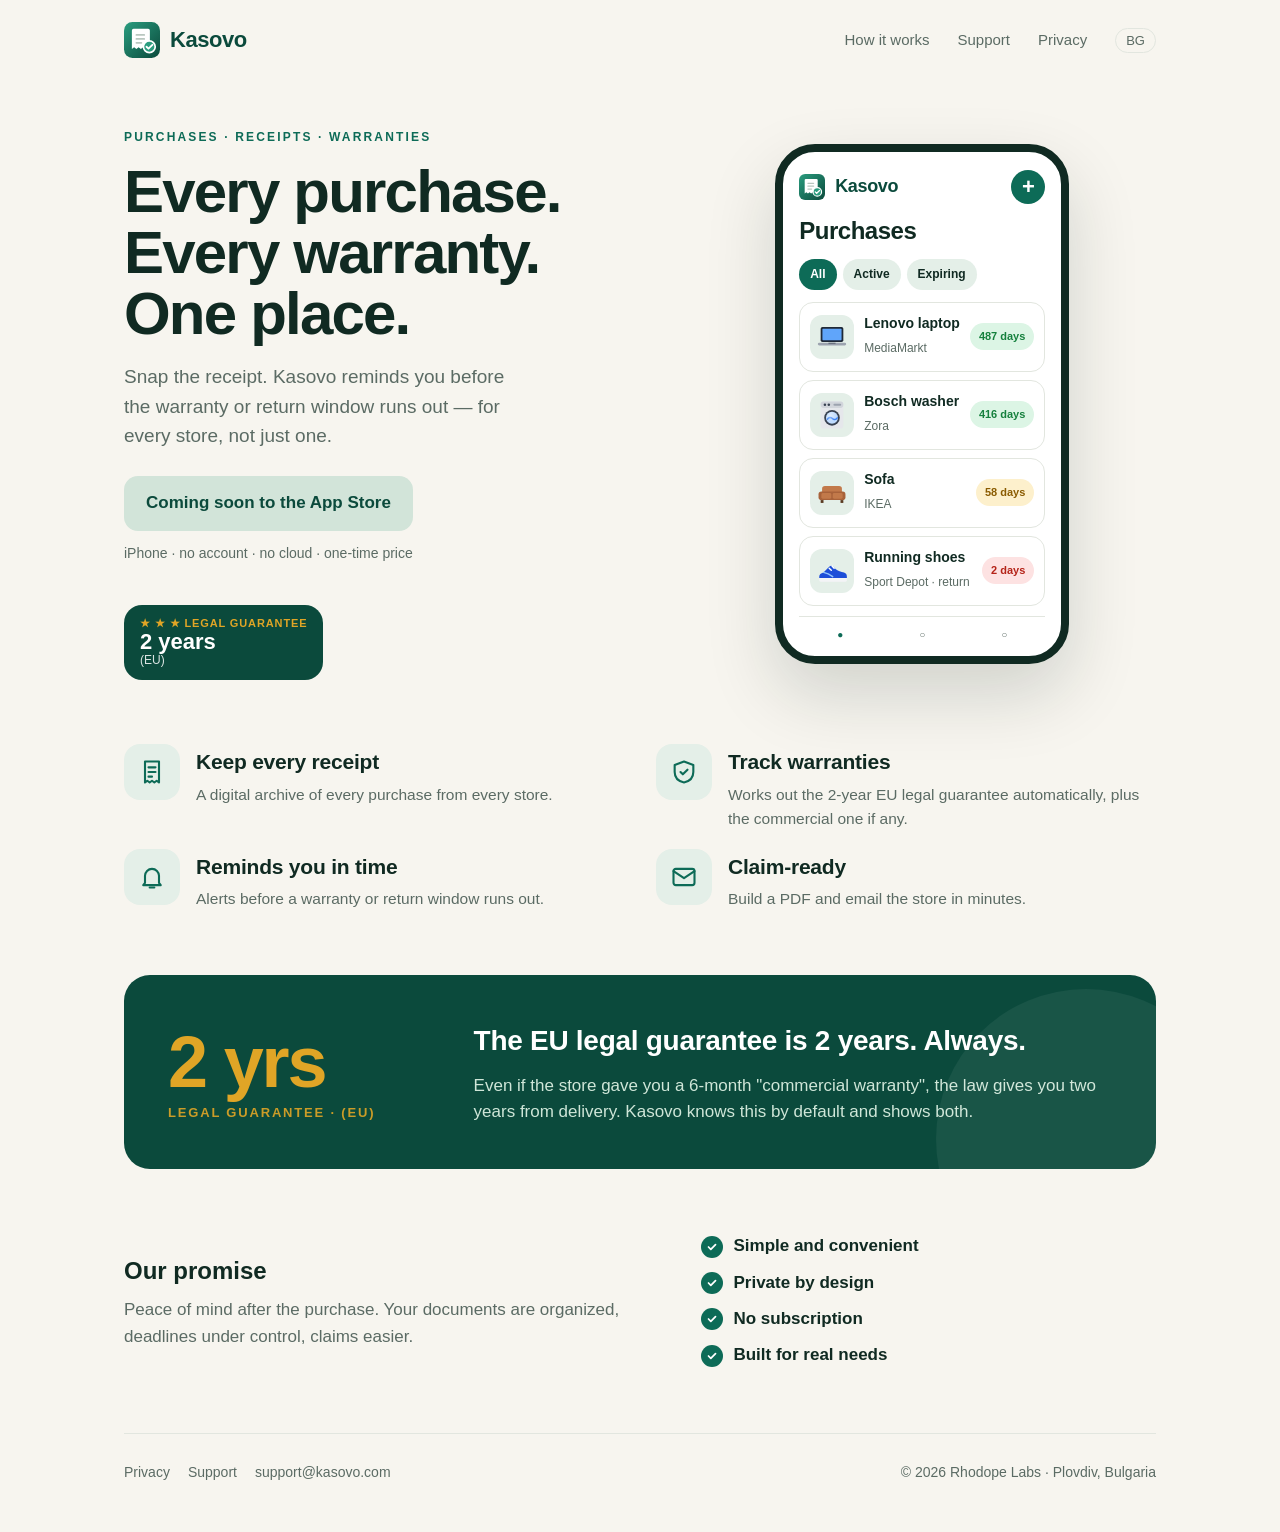
==== en/index.html @ d2daf516 "Update index.html" ====
<!DOCTYPE html>
<html lang="en">
<head>
<meta charset="utf-8">
<meta name="viewport" content="width=device-width, initial-scale=1">
<title>Kasovo — Receipts & Warranties</title>
<meta name="description" content="Every purchase. Every warranty. One place. Kasovo keeps your receipts and reminds you before a warranty or return window runs out.">
<link rel="icon" href="../favicon.svg" type="image/svg+xml">
<style>
  :root{--ink:#102a22;--muted:#5b6b64;--bg:#f7f5ef;--mint:#e4efe8;--mint2:#d2e4d9;--green:#0d6b57;--green-d:#0b4a3c;--green-l:#2a9d7f;--line:#e2e6df;--amber:#e0a526;--red:#dc2626}
  *{box-sizing:border-box}
  html,body{margin:0;background:var(--bg);color:var(--ink);font:17px/1.55 -apple-system,BlinkMacSystemFont,"Segoe UI",Inter,Roboto,sans-serif}
  a{color:var(--green);text-decoration:none}
  .wrap{max-width:1080px;margin:0 auto;padding:0 24px}
  header{display:flex;align-items:center;justify-content:space-between;padding:22px 0}
  .logo{display:flex;align-items:center;gap:10px;font-weight:800;font-size:22px;color:var(--green-d);letter-spacing:-.02em}
  .logo svg{width:36px;height:36px}
  nav{margin-left:auto;padding-left:48px}
  nav a{margin-left:28px;color:var(--muted);font-size:15px;font-weight:500}
  .lang{border:1px solid var(--line);border-radius:999px;padding:4px 10px;font-size:13px}
  .hero{display:grid;grid-template-columns:1.05fr .95fr;gap:48px;align-items:center;padding:48px 0 64px;position:relative}
  .hero::before{content:"";position:absolute;right:-60px;top:-20px;width:460px;height:460px;border-radius:38% 62% 55% 45%/45% 40% 60% 55%;background:var(--mint);z-index:-1;transform:rotate(-8deg)}
  .tag{font-size:12px;letter-spacing:.18em;font-weight:700;color:var(--green);margin:0 0 14px}
  h1{font-size:clamp(36px,5.2vw,60px);line-height:1.02;letter-spacing:-.03em;margin:0 0 18px;font-weight:800;color:var(--ink)}
  h1 .u{position:relative;white-space:nowrap}
  h1 .u::after{content:"";position:absolute;left:-2px;right:-2px;bottom:-4px;height:12px;border-radius:6px;background:var(--amber);opacity:.55;z-index:-1;transform:rotate(-1deg)}
  .sub{font-size:19px;color:var(--muted);margin:0 0 26px;max-width:36ch}
  .cta{display:inline-flex;align-items:center;gap:10px;background:var(--green-d);color:#fff;padding:14px 22px;border-radius:14px;font-weight:700}
  .cta.soon{background:var(--mint2);color:var(--green-d)}
  .note{font-size:14px;color:var(--muted);margin-top:12px}
  .badge{display:inline-flex;flex-direction:column;align-items:flex-start;gap:0;margin-top:26px;background:var(--green-d);color:#fff;border-radius:18px;padding:12px 16px;line-height:1.15}
  .badge small{font-size:11px;letter-spacing:.08em;color:var(--amber);font-weight:700}
  .badge b{font-size:22px;font-weight:800}
  .badge i{font-style:normal;font-size:12px;opacity:.85}
  .phone{background:#fff;border:8px solid #102a22;border-radius:40px;padding:18px 16px 14px;box-shadow:0 30px 70px rgba(15,31,23,.16);max-width:360px;margin:0 auto}
  .ph-top{display:flex;justify-content:space-between;align-items:center;margin-bottom:8px}
  .ph-top .logo{font-size:18px}.ph-top .logo svg{width:26px;height:26px}
  .plus{width:34px;height:34px;border-radius:50%;background:var(--green);color:#fff;display:grid;place-items:center;font-size:22px;font-weight:700;line-height:1}
  .ph-h{font-size:24px;font-weight:800;margin:4px 0 10px;letter-spacing:-.02em}
  .chips{display:flex;gap:6px;margin-bottom:12px}
  .chips span{font-size:12px;font-weight:600;padding:6px 11px;border-radius:999px;background:var(--mint)}
  .chips span.on{background:var(--green);color:#fff}
  .row{display:flex;align-items:center;gap:10px;padding:10px 10px;border:1px solid var(--line);border-radius:14px;margin-bottom:8px;background:#fff}
  .th{width:44px;height:44px;border-radius:12px;background:var(--mint);display:grid;place-items:center;flex:0 0 44px}.th svg{width:34px;height:34px}
  .rt{flex:1;min-width:0}.rt b{display:block;font-size:14px}.rt span{font-size:12px;color:var(--muted)}
  .pill{font-size:11px;font-weight:800;padding:5px 9px;border-radius:999px;white-space:nowrap}
  .g{background:#dcf5e5;color:#15803d}.a{background:#fdf0cc;color:#8a5b00}.r{background:#fde2e2;color:#b42318}
  .ph-nav{display:flex;justify-content:space-around;margin-top:10px;padding-top:10px;border-top:1px solid var(--line);font-size:10px;color:var(--muted)}
  .ph-nav b{color:var(--green)}
  .feats{display:grid;grid-template-columns:repeat(2,1fr);gap:18px 32px;padding:0 0 64px}
  .feat{display:flex;gap:16px;align-items:flex-start}
  .ic{flex:0 0 56px;height:56px;border-radius:16px;background:var(--mint);display:grid;place-items:center}
  .ic svg{width:28px;height:28px;fill:none;stroke:var(--green);stroke-width:1.8;stroke-linecap:round;stroke-linejoin:round}
  .feat h3{margin:2px 0 4px;font-size:21px;letter-spacing:-.01em}
  .feat p{margin:0;color:var(--muted);font-size:15.5px}
  .law{background:var(--green-d);color:#fff;border-radius:26px;padding:44px;margin-bottom:64px;display:grid;grid-template-columns:.6fr 1.4fr;gap:32px;align-items:center;position:relative;overflow:hidden}
  .law::after{content:"";position:absolute;right:-80px;bottom:-120px;width:300px;height:300px;border-radius:50%;background:rgba(255,255,255,.06)}
  .law h2{margin:0 0 10px;font-size:28px;letter-spacing:-.01em}
  .law p{margin:0;color:#cfe6d8}
  .law .big{font-size:72px;font-weight:900;line-height:1;color:var(--amber);letter-spacing:-.03em}
  .law .big small{display:block;font-size:13px;letter-spacing:.14em;color:var(--amber);opacity:.9;margin-top:8px;font-weight:700}
  .vals{display:grid;grid-template-columns:1.2fr 1fr;gap:32px;padding:0 0 64px;align-items:center}
  .vals h2{margin:0 0 8px;font-size:24px}.vals p{margin:0;color:var(--muted)}
  .vals ul{list-style:none;margin:0;padding:0;display:grid;gap:10px}
  .vals li{display:flex;align-items:center;gap:10px;font-weight:600}
  .vals li::before{content:"";width:22px;height:22px;border-radius:50%;background:var(--green) url('data:image/svg+xml;utf8,<svg xmlns=%22http://www.w3.org/2000/svg%22 viewBox=%220 0 24 24%22 fill=%22none%22 stroke=%22white%22 stroke-width=%223%22 stroke-linecap=%22round%22 stroke-linejoin=%22round%22><path d=%22M6 12l4 4 8-8%22/></svg>') center/14px no-repeat;flex:0 0 22px}
  footer{border-top:1px solid var(--line);padding:28px 0 48px;color:var(--muted);font-size:14px;display:flex;justify-content:space-between;flex-wrap:wrap;gap:12px}
  footer a{color:var(--muted);margin-right:18px}
  @media(max-width:860px){.hero,.law,.vals{grid-template-columns:1fr}.feats{grid-template-columns:1fr}nav a{margin-left:12px}.hero::before{display:none}}
</style>
</head>
<body>
<div class="wrap">
  <header>
    <a class="logo" href="/en/"><svg viewBox="0 0 64 64" aria-hidden="true"><defs><linearGradient id="lg" x1="0" y1="0" x2="1" y2="1"><stop offset="0" stop-color="#2a9d7f"/><stop offset="1" stop-color="#0b4a3c"/></linearGradient></defs><rect width="64" height="64" rx="15" fill="url(#lg)"/><path d="M17 12h26a3 3 0 0 1 3 3v33l-4-3-4 3-4-3-4 3-4-3-4 3-4-3-4 3V15a3 3 0 0 1 3-3z" fill="#fff"/><path d="M22 23h14M22 30h14M22 37h9" stroke="#b9c7c0" stroke-width="3" stroke-linecap="round"/><circle cx="45" cy="44" r="10.5" fill="#2a9d7f" stroke="#fff" stroke-width="3"/><path d="M40 44l3.5 3.5 7-7" stroke="#fff" stroke-width="3.2" fill="none" stroke-linecap="round" stroke-linejoin="round"/></svg>Kasovo</a>
    <nav><a href="#how">How it works</a><a href="support.html">Support</a><a href="privacy.html">Privacy</a><a class="lang" href="/">BG</a></nav>
  </header>

  <section class="hero">
    <div>
      <p class="tag">PURCHASES · RECEIPTS · WARRANTIES</p>
      <h1>Every purchase.<br>Every warranty.<br><span class="u">One place.</span></h1>
      <p class="sub">Snap the receipt. Kasovo reminds you before the warranty or return window runs out — for every store, not just one.</p>
      <span class="cta soon">Coming soon to the App Store</span>
      <p class="note">iPhone · no account · no cloud · one-time price</p>
      <div class="badge"><small>★ ★ ★ LEGAL GUARANTEE</small><b>2 years</b><i>(EU)</i></div>
    </div>
    <div class="phone">
      <div class="ph-top"><span class="logo"><svg viewBox="0 0 64 64" aria-hidden="true"><defs><linearGradient id="lg2" x1="0" y1="0" x2="1" y2="1"><stop offset="0" stop-color="#2a9d7f"/><stop offset="1" stop-color="#0b4a3c"/></linearGradient></defs><rect width="64" height="64" rx="15" fill="url(#lg2)"/><path d="M17 12h26a3 3 0 0 1 3 3v33l-4-3-4 3-4-3-4 3-4-3-4 3-4-3-4 3V15a3 3 0 0 1 3-3z" fill="#fff"/><path d="M22 23h14M22 30h14M22 37h9" stroke="#b9c7c0" stroke-width="3" stroke-linecap="round"/><circle cx="45" cy="44" r="10.5" fill="#2a9d7f" stroke="#fff" stroke-width="3"/><path d="M40 44l3.5 3.5 7-7" stroke="#fff" stroke-width="3.2" fill="none" stroke-linecap="round" stroke-linejoin="round"/></svg>Kasovo</span><span class="plus">+</span></div>
      <div class="ph-h">Purchases</div>
      <div class="chips"><span class="on">All</span><span>Active</span><span>Expiring</span></div>
      <div class="row"><div class="th"><svg viewBox="0 0 48 48"><rect x="8" y="10" width="32" height="21" rx="2.5" fill="#1f2937"/><rect x="10.5" y="12.5" width="27" height="16" rx="1" fill="#60a5fa"/><rect x="4" y="32" width="40" height="4" rx="2" fill="#9ca3af"/><rect x="19" y="32" width="10" height="2" fill="#6b7280"/></svg></div><div class="rt"><b>Lenovo laptop</b><span>MediaMarkt</span></div><span class="pill g">487 days</span></div><div class="row"><div class="th"><svg viewBox="0 0 48 48"><defs><radialGradient id="gl" cx=".35" cy=".3"><stop offset="0" stop-color="#fff"/><stop offset="1" stop-color="#fff" stop-opacity="0"/></radialGradient></defs><rect x="8" y="5" width="32" height="38" rx="4" fill="#e5e7eb"/><rect x="8" y="5" width="32" height="9" rx="4" fill="#d1d5db"/><circle cx="14" cy="9.5" r="1.8" fill="#374151"/><circle cx="19.5" cy="9.5" r="1.8" fill="#374151"/><rect x="26" y="8" width="11" height="3" rx="1.5" fill="#9ca3af"/><circle cx="24" cy="28" r="11" fill="#374151"/><circle cx="24" cy="28" r="8.5" fill="#bfdbfe"/><path d="M17.5 30c2-3 5-3 7-1s5 2 7-1" stroke="#3b82f6" stroke-width="2" fill="none" stroke-linecap="round"/><circle cx="24" cy="28" r="8.5" fill="url(#gl)" opacity=".5"/></svg></div><div class="rt"><b>Bosch washer</b><span>Zora</span></div><span class="pill g">416 days</span></div><div class="row"><div class="th"><svg viewBox="0 0 48 48"><rect x="10" y="14" width="28" height="12" rx="4" fill="#c2794a"/><rect x="5" y="22" width="38" height="12" rx="4" fill="#a8623a"/><rect x="9" y="24" width="14" height="8" rx="2" fill="#c2794a"/><rect x="25" y="24" width="14" height="8" rx="2" fill="#c2794a"/><rect x="8" y="34" width="4" height="4" fill="#5b3a21"/><rect x="36" y="34" width="4" height="4" fill="#5b3a21"/></svg></div><div class="rt"><b>Sofa</b><span>IKEA</span></div><span class="pill a">58 days</span></div><div class="row"><div class="th"><svg viewBox="0 0 48 48"><path d="M6 32c0-3 2-5 6-6l8-8c2-2 4-2 6 0l3 3c3 3 8 4 12 5 3 1 4 3 4 6v2H6z" fill="#1d4ed8"/><path d="M6 34h39v3a2 2 0 0 1-2 2H8a2 2 0 0 1-2-2z" fill="#f3f4f6"/><path d="M20 20l3 3M24 17l3 3" stroke="#fff" stroke-width="2" stroke-linecap="round"/><path d="M12 26c5 1 9 3 13 6" stroke="#93c5fd" stroke-width="2" fill="none" stroke-linecap="round"/></svg></div><div class="rt"><b>Running shoes</b><span>Sport Depot · return</span></div><span class="pill r">2 days</span></div>
      <div class="ph-nav"><b>●</b><span>○</span><span>○</span></div>
    </div>
  </section>

  <section class="feats" id="how"><div class="feat"><div class="ic"><svg viewBox="0 0 24 24"><path d="M6 3h12v18l-2-1.5L14 21l-2-1.5L10 21l-2-1.5L6 21z"/><path d="M9 8h6M9 12h6M9 16h3"/></svg></div><div><h3>Keep every receipt</h3><p>A digital archive of every purchase from every store.</p></div></div><div class="feat"><div class="ic"><svg viewBox="0 0 24 24"><path d="M12 3l8 3v6c0 5-3.5 8-8 9-4.5-1-8-4-8-9V6z"/><path d="M9 12l2 2 4-4"/></svg></div><div><h3>Track warranties</h3><p>Works out the 2-year EU legal guarantee automatically, plus the commercial one if any.</p></div></div><div class="feat"><div class="ic"><svg viewBox="0 0 24 24"><path d="M6 17V11a6 6 0 0 1 12 0v6l1.5 2h-15z"/><path d="M10 21h4"/></svg></div><div><h3>Reminds you in time</h3><p>Alerts before a warranty or return window runs out.</p></div></div><div class="feat"><div class="ic"><svg viewBox="0 0 24 24"><rect x="3" y="5" width="18" height="14" rx="2"/><path d="M3 7l9 6 9-6"/></svg></div><div><h3>Claim-ready</h3><p>Build a PDF and email the store in minutes.</p></div></div></section>

  <section class="law">
    <div><div class="big">2 yrs<small>LEGAL GUARANTEE · (EU)</small></div></div>
    <div><h2>The EU legal guarantee is 2 years. Always.</h2><p>Even if the store gave you a 6-month "commercial warranty", the law gives you two years from delivery. Kasovo knows this by default and shows both.</p></div>
  </section>

  <section class="vals">
    <div><h2>Our promise</h2><p>Peace of mind after the purchase. Your documents are organized, deadlines under control, claims easier.</p></div>
    <ul><li>Simple and convenient</li><li>Private by design</li><li>No subscription</li><li>Built for real needs</li></ul>
  </section>

  <footer>
    <div><a href="privacy.html">Privacy</a><a href="support.html">Support</a><a href="mailto:support@kasovo.com">support@kasovo.com</a></div>
    <div>© 2026 Rhodope Labs · Plovdiv, Bulgaria</div>
  </footer>
</div>
</body>
</html>
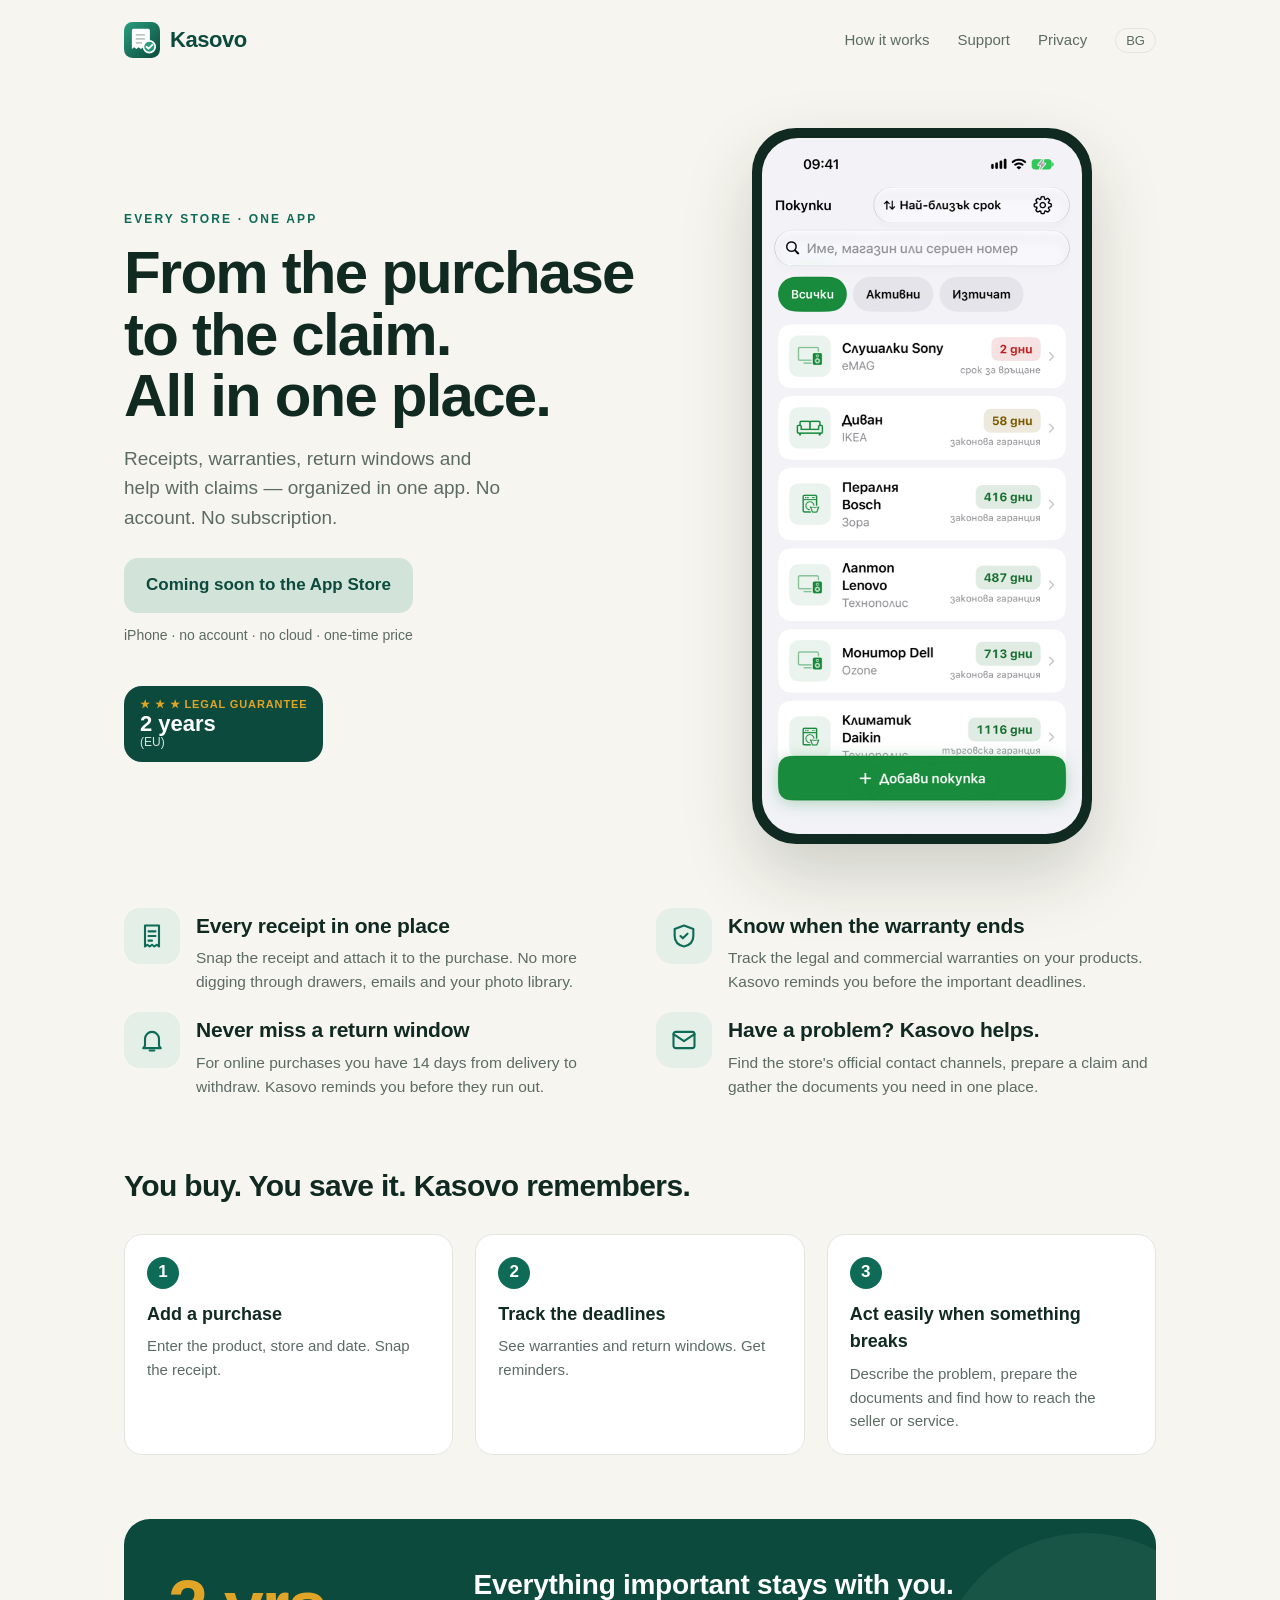
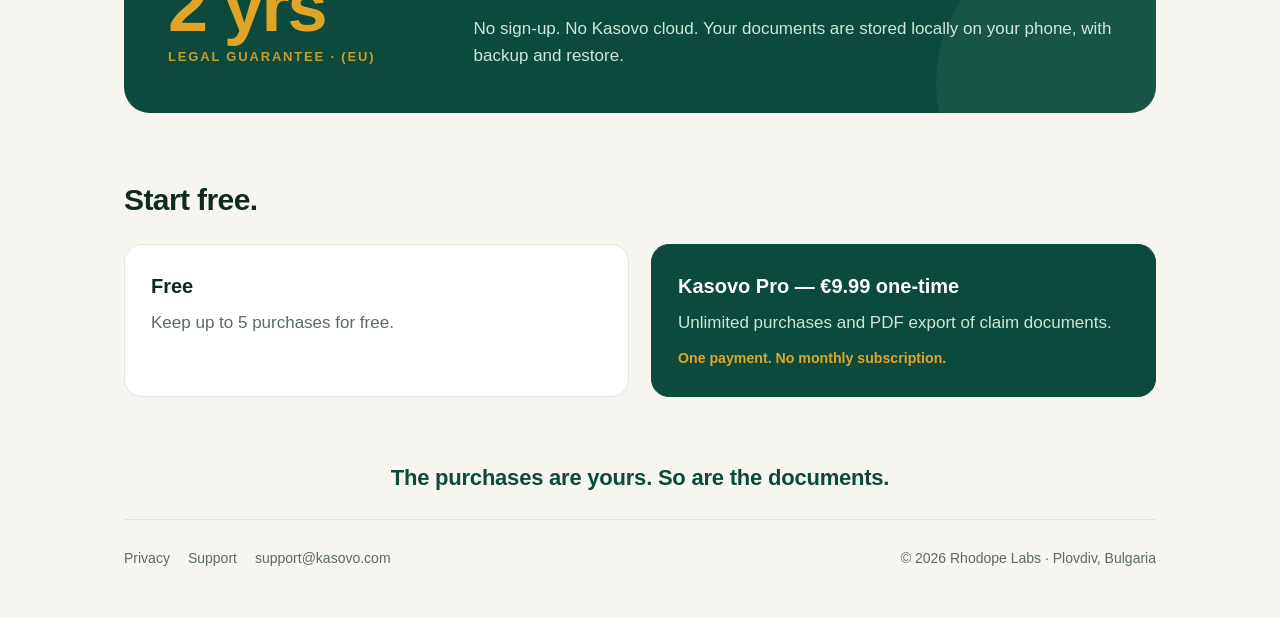
==== commit 157cf1b9: "Update index.html" ====
--- a/en/index.html
+++ b/en/index.html
@@ -32,21 +32,8 @@
   .badge small{font-size:11px;letter-spacing:.08em;color:var(--amber);font-weight:700}
   .badge b{font-size:22px;font-weight:800}
   .badge i{font-style:normal;font-size:12px;opacity:.85}
-  .phone{background:#fff;border:8px solid #102a22;border-radius:40px;padding:18px 16px 14px;box-shadow:0 30px 70px rgba(15,31,23,.16);max-width:360px;margin:0 auto}
-  .ph-top{display:flex;justify-content:space-between;align-items:center;margin-bottom:8px}
-  .ph-top .logo{font-size:18px}.ph-top .logo svg{width:26px;height:26px}
-  .plus{width:34px;height:34px;border-radius:50%;background:var(--green);color:#fff;display:grid;place-items:center;font-size:22px;font-weight:700;line-height:1}
-  .ph-h{font-size:24px;font-weight:800;margin:4px 0 10px;letter-spacing:-.02em}
-  .chips{display:flex;gap:6px;margin-bottom:12px}
-  .chips span{font-size:12px;font-weight:600;padding:6px 11px;border-radius:999px;background:var(--mint)}
-  .chips span.on{background:var(--green);color:#fff}
-  .row{display:flex;align-items:center;gap:10px;padding:10px 10px;border:1px solid var(--line);border-radius:14px;margin-bottom:8px;background:#fff}
-  .th{width:44px;height:44px;border-radius:12px;background:var(--mint);display:grid;place-items:center;flex:0 0 44px}.th svg{width:34px;height:34px}
-  .rt{flex:1;min-width:0}.rt b{display:block;font-size:14px}.rt span{font-size:12px;color:var(--muted)}
-  .pill{font-size:11px;font-weight:800;padding:5px 9px;border-radius:999px;white-space:nowrap}
-  .g{background:#dcf5e5;color:#15803d}.a{background:#fdf0cc;color:#8a5b00}.r{background:#fde2e2;color:#b42318}
-  .ph-nav{display:flex;justify-content:space-around;margin-top:10px;padding-top:10px;border-top:1px solid var(--line);font-size:10px;color:var(--muted)}
-  .ph-nav b{color:var(--green)}
+  .shot{max-width:340px;margin:0 auto;border-radius:44px;padding:10px;background:#102a22;box-shadow:0 30px 70px rgba(15,31,23,.18)}
+  .shot img{display:block;width:100%;height:auto;border-radius:36px}
   .feats{display:grid;grid-template-columns:repeat(2,1fr);gap:18px 32px;padding:0 0 64px}
   .feat{display:flex;gap:16px;align-items:flex-start}
   .ic{flex:0 0 56px;height:56px;border-radius:16px;background:var(--mint);display:grid;place-items:center}
@@ -59,14 +46,20 @@
   .law p{margin:0;color:#cfe6d8}
   .law .big{font-size:72px;font-weight:900;line-height:1;color:var(--amber);letter-spacing:-.03em}
   .law .big small{display:block;font-size:13px;letter-spacing:.14em;color:var(--amber);opacity:.9;margin-top:8px;font-weight:700}
-  .vals{display:grid;grid-template-columns:1.2fr 1fr;gap:32px;padding:0 0 64px;align-items:center}
-  .vals h2{margin:0 0 8px;font-size:24px}.vals p{margin:0;color:var(--muted)}
-  .vals ul{list-style:none;margin:0;padding:0;display:grid;gap:10px}
-  .vals li{display:flex;align-items:center;gap:10px;font-weight:600}
-  .vals li::before{content:"";width:22px;height:22px;border-radius:50%;background:var(--green) url('data:image/svg+xml;utf8,<svg xmlns=%22http://www.w3.org/2000/svg%22 viewBox=%220 0 24 24%22 fill=%22none%22 stroke=%22white%22 stroke-width=%223%22 stroke-linecap=%22round%22 stroke-linejoin=%22round%22><path d=%22M6 12l4 4 8-8%22/></svg>') center/14px no-repeat;flex:0 0 22px}
+  .how{padding:0 0 64px}.how h2{font-size:30px;letter-spacing:-.02em;margin:0 0 24px}
+  .steps{display:grid;grid-template-columns:repeat(3,1fr);gap:22px}
+  .step{background:#fff;border:1px solid var(--line);border-radius:18px;padding:22px}
+  .step .n{display:inline-grid;place-items:center;width:32px;height:32px;border-radius:50%;background:var(--green);color:#fff;font-weight:800;margin-bottom:12px}
+  .step h3{margin:0 0 6px;font-size:18px}.step p{margin:0;color:var(--muted);font-size:15px}
+  .price{padding:0 0 64px}.price h2{font-size:30px;letter-spacing:-.02em;margin:0 0 20px}
+  .plans{display:grid;grid-template-columns:1fr 1fr;gap:22px}
+  .plan{background:#fff;border:1px solid var(--line);border-radius:18px;padding:26px}
+  .plan h3{margin:0 0 8px;font-size:20px}.plan p{margin:0;color:var(--muted)}.plan small{display:block;margin-top:12px;color:var(--green-d);font-weight:700}
+  .plan.pro{background:var(--green-d);color:#fff;border-color:var(--green-d)}.plan.pro p{color:#cfe6d8}.plan.pro small{color:var(--amber)}
+  .foottag{text-align:center;font-weight:800;font-size:22px;letter-spacing:-.01em;color:var(--green-d);margin:0 0 24px}
   footer{border-top:1px solid var(--line);padding:28px 0 48px;color:var(--muted);font-size:14px;display:flex;justify-content:space-between;flex-wrap:wrap;gap:12px}
   footer a{color:var(--muted);margin-right:18px}
-  @media(max-width:860px){.hero,.law,.vals{grid-template-columns:1fr}.feats{grid-template-columns:1fr}nav a{margin-left:12px}.hero::before{display:none}}
+  @media(max-width:860px){.hero,.law,.plans{grid-template-columns:1fr}.feats,.steps{grid-template-columns:1fr}nav a{margin-left:12px}.hero::before{display:none}}
 </style>
 </head>
 <body>
@@ -78,34 +71,33 @@
 
   <section class="hero">
     <div>
-      <p class="tag">PURCHASES · RECEIPTS · WARRANTIES</p>
-      <h1>Every purchase.<br>Every warranty.<br><span class="u">One place.</span></h1>
-      <p class="sub">Snap the receipt. Kasovo reminds you before the warranty or return window runs out — for every store, not just one.</p>
+      <p class="tag">EVERY STORE · ONE APP</p>
+      <h1>From the purchase<br>to the claim.<br><span class="u">All in one place.</span></h1>
+      <p class="sub">Receipts, warranties, return windows and help with claims — organized in one app. No account. No subscription.</p>
       <span class="cta soon">Coming soon to the App Store</span>
       <p class="note">iPhone · no account · no cloud · one-time price</p>
       <div class="badge"><small>★ ★ ★ LEGAL GUARANTEE</small><b>2 years</b><i>(EU)</i></div>
     </div>
-    <div class="phone">
-      <div class="ph-top"><span class="logo"><svg viewBox="0 0 64 64" aria-hidden="true"><defs><linearGradient id="lg2" x1="0" y1="0" x2="1" y2="1"><stop offset="0" stop-color="#2a9d7f"/><stop offset="1" stop-color="#0b4a3c"/></linearGradient></defs><rect width="64" height="64" rx="15" fill="url(#lg2)"/><path d="M17 12h26a3 3 0 0 1 3 3v33l-4-3-4 3-4-3-4 3-4-3-4 3-4-3-4 3V15a3 3 0 0 1 3-3z" fill="#fff"/><path d="M22 23h14M22 30h14M22 37h9" stroke="#b9c7c0" stroke-width="3" stroke-linecap="round"/><circle cx="45" cy="44" r="10.5" fill="#2a9d7f" stroke="#fff" stroke-width="3"/><path d="M40 44l3.5 3.5 7-7" stroke="#fff" stroke-width="3.2" fill="none" stroke-linecap="round" stroke-linejoin="round"/></svg>Kasovo</span><span class="plus">+</span></div>
-      <div class="ph-h">Purchases</div>
-      <div class="chips"><span class="on">All</span><span>Active</span><span>Expiring</span></div>
-      <div class="row"><div class="th"><svg viewBox="0 0 48 48"><rect x="8" y="10" width="32" height="21" rx="2.5" fill="#1f2937"/><rect x="10.5" y="12.5" width="27" height="16" rx="1" fill="#60a5fa"/><rect x="4" y="32" width="40" height="4" rx="2" fill="#9ca3af"/><rect x="19" y="32" width="10" height="2" fill="#6b7280"/></svg></div><div class="rt"><b>Lenovo laptop</b><span>MediaMarkt</span></div><span class="pill g">487 days</span></div><div class="row"><div class="th"><svg viewBox="0 0 48 48"><defs><radialGradient id="gl" cx=".35" cy=".3"><stop offset="0" stop-color="#fff"/><stop offset="1" stop-color="#fff" stop-opacity="0"/></radialGradient></defs><rect x="8" y="5" width="32" height="38" rx="4" fill="#e5e7eb"/><rect x="8" y="5" width="32" height="9" rx="4" fill="#d1d5db"/><circle cx="14" cy="9.5" r="1.8" fill="#374151"/><circle cx="19.5" cy="9.5" r="1.8" fill="#374151"/><rect x="26" y="8" width="11" height="3" rx="1.5" fill="#9ca3af"/><circle cx="24" cy="28" r="11" fill="#374151"/><circle cx="24" cy="28" r="8.5" fill="#bfdbfe"/><path d="M17.5 30c2-3 5-3 7-1s5 2 7-1" stroke="#3b82f6" stroke-width="2" fill="none" stroke-linecap="round"/><circle cx="24" cy="28" r="8.5" fill="url(#gl)" opacity=".5"/></svg></div><div class="rt"><b>Bosch washer</b><span>Zora</span></div><span class="pill g">416 days</span></div><div class="row"><div class="th"><svg viewBox="0 0 48 48"><rect x="10" y="14" width="28" height="12" rx="4" fill="#c2794a"/><rect x="5" y="22" width="38" height="12" rx="4" fill="#a8623a"/><rect x="9" y="24" width="14" height="8" rx="2" fill="#c2794a"/><rect x="25" y="24" width="14" height="8" rx="2" fill="#c2794a"/><rect x="8" y="34" width="4" height="4" fill="#5b3a21"/><rect x="36" y="34" width="4" height="4" fill="#5b3a21"/></svg></div><div class="rt"><b>Sofa</b><span>IKEA</span></div><span class="pill a">58 days</span></div><div class="row"><div class="th"><svg viewBox="0 0 48 48"><path d="M6 32c0-3 2-5 6-6l8-8c2-2 4-2 6 0l3 3c3 3 8 4 12 5 3 1 4 3 4 6v2H6z" fill="#1d4ed8"/><path d="M6 34h39v3a2 2 0 0 1-2 2H8a2 2 0 0 1-2-2z" fill="#f3f4f6"/><path d="M20 20l3 3M24 17l3 3" stroke="#fff" stroke-width="2" stroke-linecap="round"/><path d="M12 26c5 1 9 3 13 6" stroke="#93c5fd" stroke-width="2" fill="none" stroke-linecap="round"/></svg></div><div class="rt"><b>Running shoes</b><span>Sport Depot · return</span></div><span class="pill r">2 days</span></div>
-      <div class="ph-nav"><b>●</b><span>○</span><span>○</span></div>
+    <div class="shot"><img src="../home-bg.png" alt="The Purchases screen in Kasovo" width="538" height="1170" loading="eager"></div>
+  </section>
+
+  <section class="feats" id="how"><div class="feat"><div class="ic"><svg viewBox="0 0 24 24"><path d="M6 3h12v18l-2-1.5L14 21l-2-1.5L10 21l-2-1.5L6 21z"/><path d="M9 8h6M9 12h6M9 16h3"/></svg></div><div><h3>Every receipt in one place</h3><p>Snap the receipt and attach it to the purchase. No more digging through drawers, emails and your photo library.</p></div></div><div class="feat"><div class="ic"><svg viewBox="0 0 24 24"><path d="M12 3l8 3v6c0 5-3.5 8-8 9-4.5-1-8-4-8-9V6z"/><path d="M9 12l2 2 4-4"/></svg></div><div><h3>Know when the warranty ends</h3><p>Track the legal and commercial warranties on your products. Kasovo reminds you before the important deadlines.</p></div></div><div class="feat"><div class="ic"><svg viewBox="0 0 24 24"><path d="M6 17V11a6 6 0 0 1 12 0v6l1.5 2h-15z"/><path d="M10 21h4"/></svg></div><div><h3>Never miss a return window</h3><p>For online purchases you have 14 days from delivery to withdraw. Kasovo reminds you before they run out.</p></div></div><div class="feat"><div class="ic"><svg viewBox="0 0 24 24"><rect x="3" y="5" width="18" height="14" rx="2"/><path d="M3 7l9 6 9-6"/></svg></div><div><h3>Have a problem? Kasovo helps.</h3><p>Find the store's official contact channels, prepare a claim and gather the documents you need in one place.</p></div></div></section>
+
+  <section class="how"><h2>You buy. You save it. Kasovo remembers.</h2><div class="steps"><div class="step"><span class="n">1</span><h3>Add a purchase</h3><p>Enter the product, store and date. Snap the receipt.</p></div><div class="step"><span class="n">2</span><h3>Track the deadlines</h3><p>See warranties and return windows. Get reminders.</p></div><div class="step"><span class="n">3</span><h3>Act easily when something breaks</h3><p>Describe the problem, prepare the documents and find how to reach the seller or service.</p></div></div></section>
+
+  <section class="law">
+    <div><div class="big">2 yrs<small>LEGAL GUARANTEE · (EU)</small></div></div>
+    <div><h2>Everything important stays with you.</h2><p>No sign-up. No Kasovo cloud. Your documents are stored locally on your phone, with backup and restore.</p></div>
+  </section>
+
+  <section class="price"><h2>Start free.</h2>
+    <div class="plans">
+      <div class="plan"><h3>Free</h3><p>Keep up to 5 purchases for free.</p></div>
+      <div class="plan pro"><h3>Kasovo Pro — €9.99 one-time</h3><p>Unlimited purchases and PDF export of claim documents.</p><small>One payment. No monthly subscription.</small></div>
     </div>
   </section>
 
-  <section class="feats" id="how"><div class="feat"><div class="ic"><svg viewBox="0 0 24 24"><path d="M6 3h12v18l-2-1.5L14 21l-2-1.5L10 21l-2-1.5L6 21z"/><path d="M9 8h6M9 12h6M9 16h3"/></svg></div><div><h3>Keep every receipt</h3><p>A digital archive of every purchase from every store.</p></div></div><div class="feat"><div class="ic"><svg viewBox="0 0 24 24"><path d="M12 3l8 3v6c0 5-3.5 8-8 9-4.5-1-8-4-8-9V6z"/><path d="M9 12l2 2 4-4"/></svg></div><div><h3>Track warranties</h3><p>Works out the 2-year EU legal guarantee automatically, plus the commercial one if any.</p></div></div><div class="feat"><div class="ic"><svg viewBox="0 0 24 24"><path d="M6 17V11a6 6 0 0 1 12 0v6l1.5 2h-15z"/><path d="M10 21h4"/></svg></div><div><h3>Reminds you in time</h3><p>Alerts before a warranty or return window runs out.</p></div></div><div class="feat"><div class="ic"><svg viewBox="0 0 24 24"><rect x="3" y="5" width="18" height="14" rx="2"/><path d="M3 7l9 6 9-6"/></svg></div><div><h3>Claim-ready</h3><p>Build a PDF and email the store in minutes.</p></div></div></section>
-
-  <section class="law">
-    <div><div class="big">2 yrs<small>LEGAL GUARANTEE · (EU)</small></div></div>
-    <div><h2>The EU legal guarantee is 2 years. Always.</h2><p>Even if the store gave you a 6-month "commercial warranty", the law gives you two years from delivery. Kasovo knows this by default and shows both.</p></div>
-  </section>
-
-  <section class="vals">
-    <div><h2>Our promise</h2><p>Peace of mind after the purchase. Your documents are organized, deadlines under control, claims easier.</p></div>
-    <ul><li>Simple and convenient</li><li>Private by design</li><li>No subscription</li><li>Built for real needs</li></ul>
-  </section>
-
+  <p class="foottag">The purchases are yours. So are the documents.</p>
   <footer>
     <div><a href="privacy.html">Privacy</a><a href="support.html">Support</a><a href="mailto:support@kasovo.com">support@kasovo.com</a></div>
     <div>© 2026 Rhodope Labs · Plovdiv, Bulgaria</div>
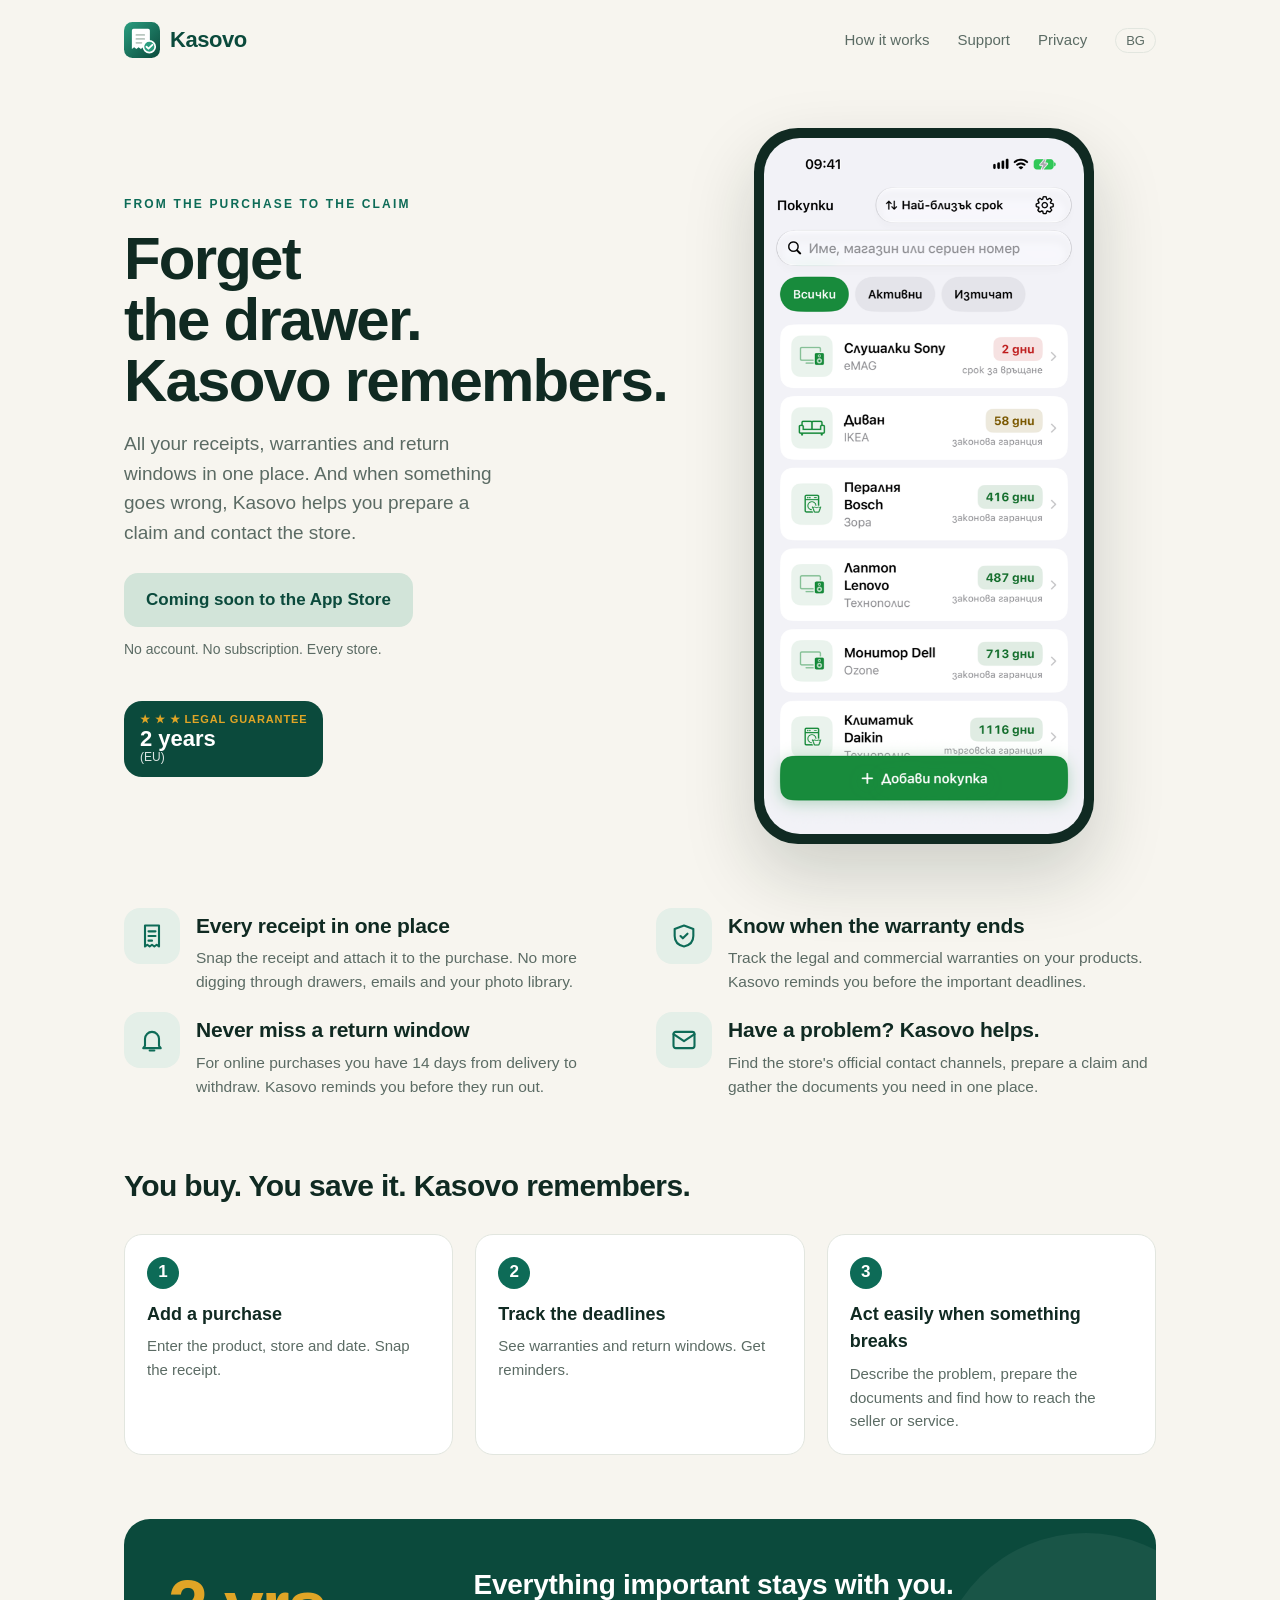
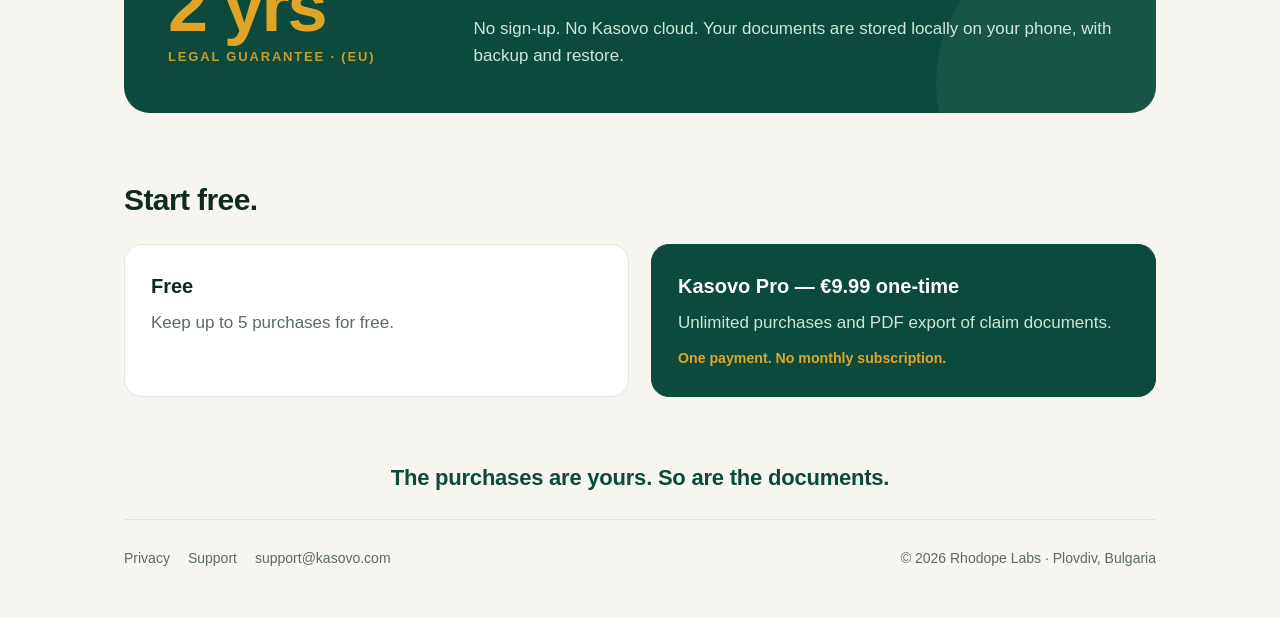
==== commit 8ef4d4df: "Update index.html" ====
--- a/en/index.html
+++ b/en/index.html
@@ -71,11 +71,11 @@
 
   <section class="hero">
     <div>
-      <p class="tag">EVERY STORE · ONE APP</p>
-      <h1>From the purchase<br>to the claim.<br><span class="u">All in one place.</span></h1>
-      <p class="sub">Receipts, warranties, return windows and help with claims — organized in one app. No account. No subscription.</p>
+      <p class="tag">FROM THE PURCHASE TO THE CLAIM</p>
+      <h1>Forget<br>the drawer.<br><span class="u">Kasovo remembers.</span></h1>
+      <p class="sub">All your receipts, warranties and return windows in one place. And when something goes wrong, Kasovo helps you prepare a claim and contact the store.</p>
       <span class="cta soon">Coming soon to the App Store</span>
-      <p class="note">iPhone · no account · no cloud · one-time price</p>
+      <p class="note">No account. No subscription. Every store.</p>
       <div class="badge"><small>★ ★ ★ LEGAL GUARANTEE</small><b>2 years</b><i>(EU)</i></div>
     </div>
     <div class="shot"><img src="../home-bg.png" alt="The Purchases screen in Kasovo" width="538" height="1170" loading="eager"></div>
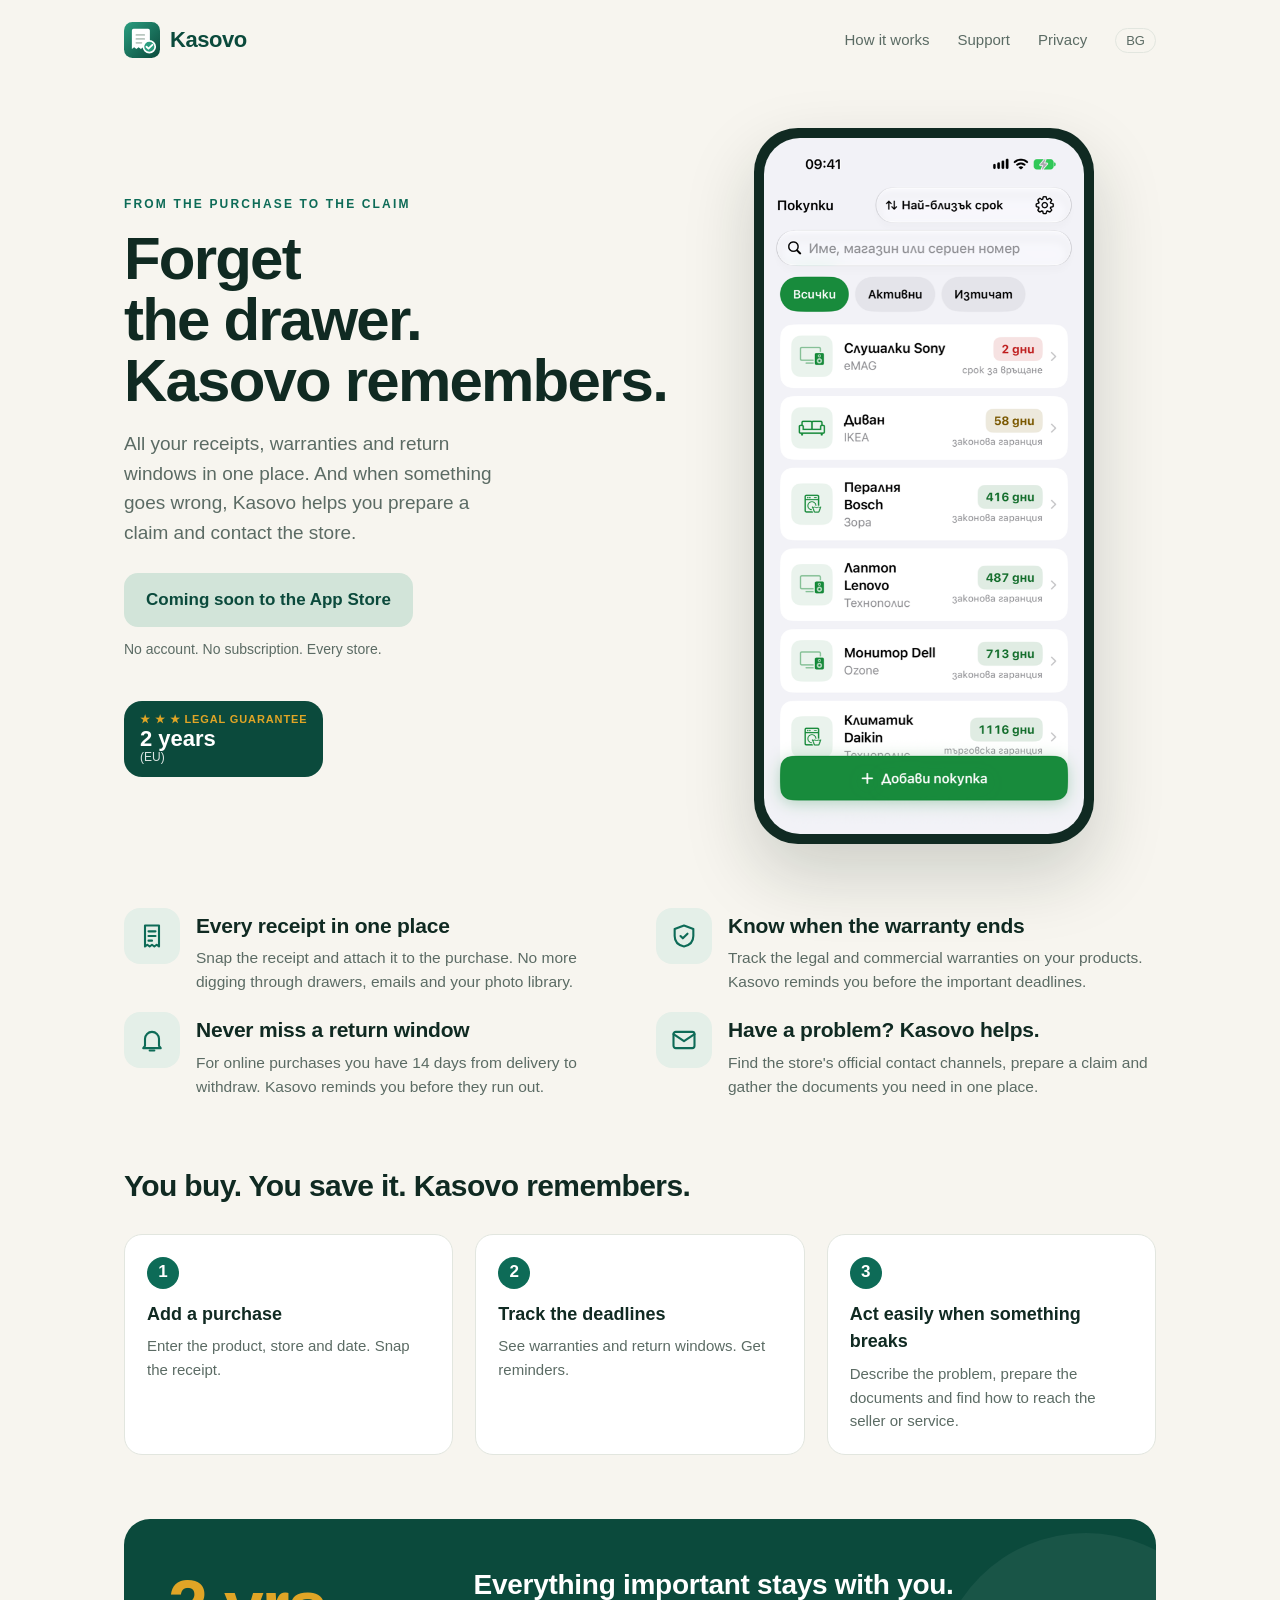
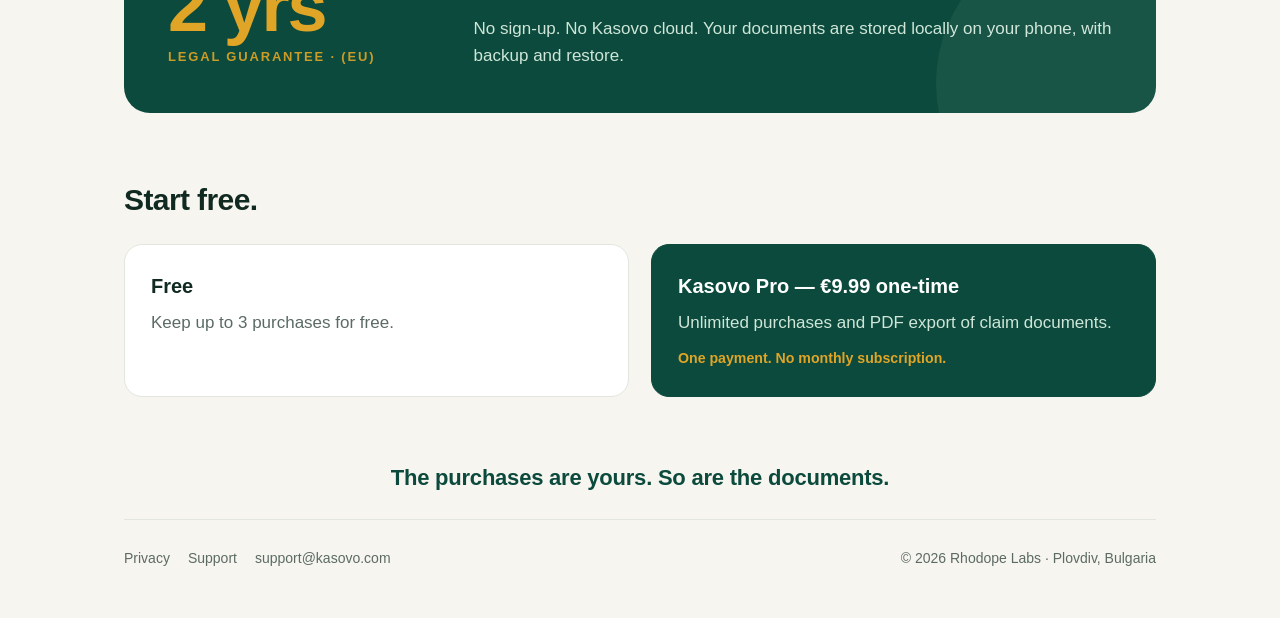
==== commit e9c9673f: "Update index.html" ====
--- a/en/index.html
+++ b/en/index.html
@@ -92,7 +92,7 @@
 
   <section class="price"><h2>Start free.</h2>
     <div class="plans">
-      <div class="plan"><h3>Free</h3><p>Keep up to 5 purchases for free.</p></div>
+      <div class="plan"><h3>Free</h3><p>Keep up to 3 purchases for free.</p></div>
       <div class="plan pro"><h3>Kasovo Pro — €9.99 one-time</h3><p>Unlimited purchases and PDF export of claim documents.</p><small>One payment. No monthly subscription.</small></div>
     </div>
   </section>
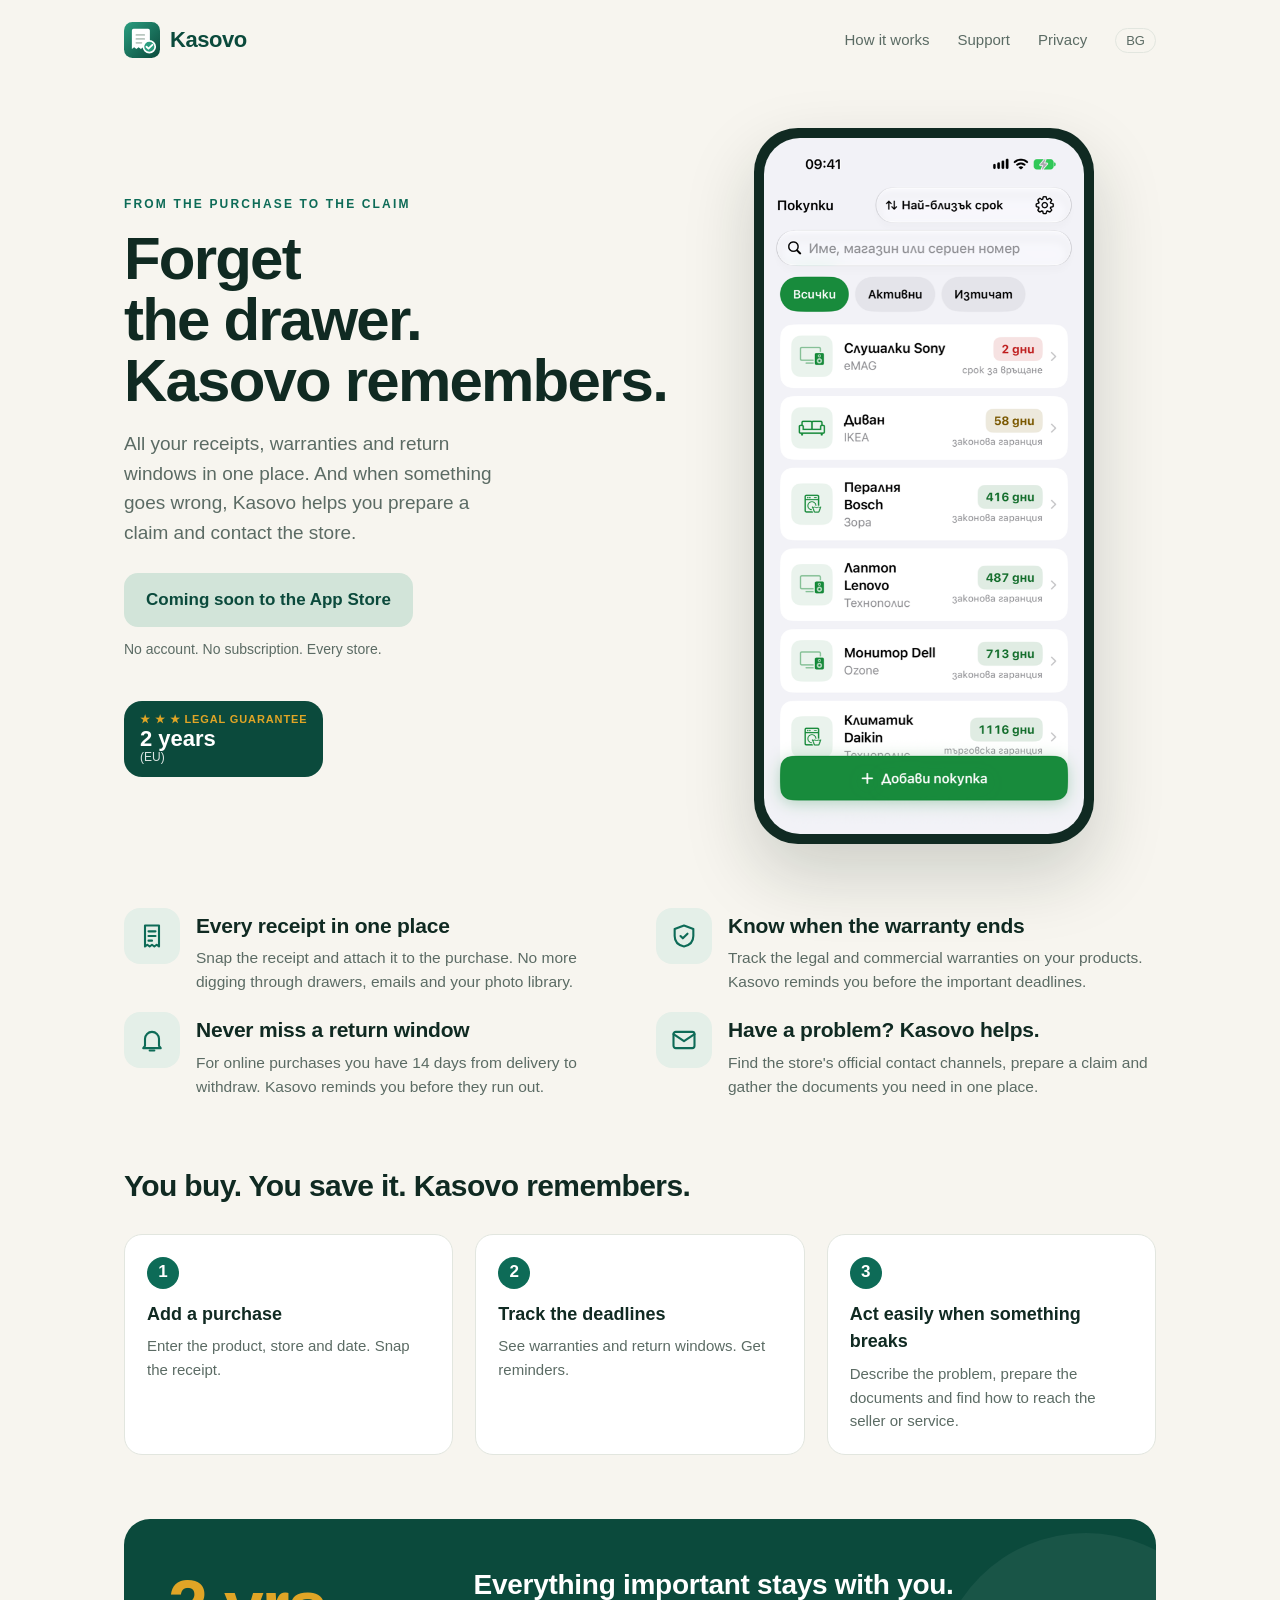
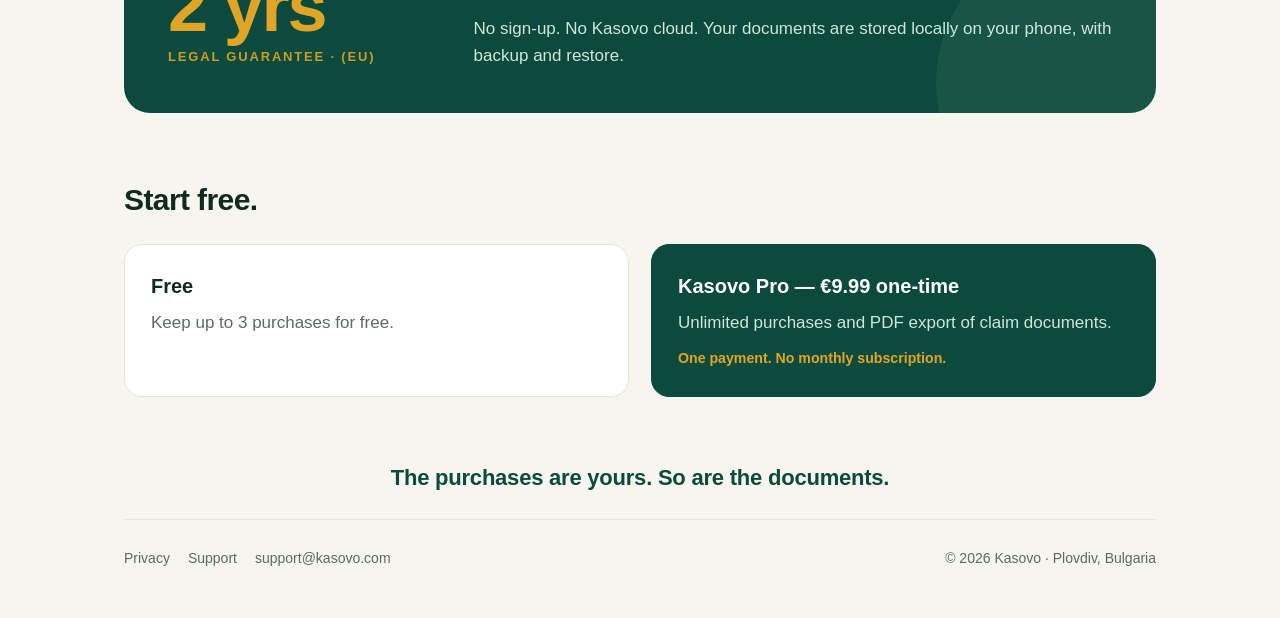
==== commit 547d4ab3: "Update index.html" ====
--- a/en/index.html
+++ b/en/index.html
@@ -100,7 +100,7 @@
   <p class="foottag">The purchases are yours. So are the documents.</p>
   <footer>
     <div><a href="privacy.html">Privacy</a><a href="support.html">Support</a><a href="mailto:support@kasovo.com">support@kasovo.com</a></div>
-    <div>© 2026 Rhodope Labs · Plovdiv, Bulgaria</div>
+    <div>© 2026 Kasovo · Plovdiv, Bulgaria</div>
   </footer>
 </div>
 </body>
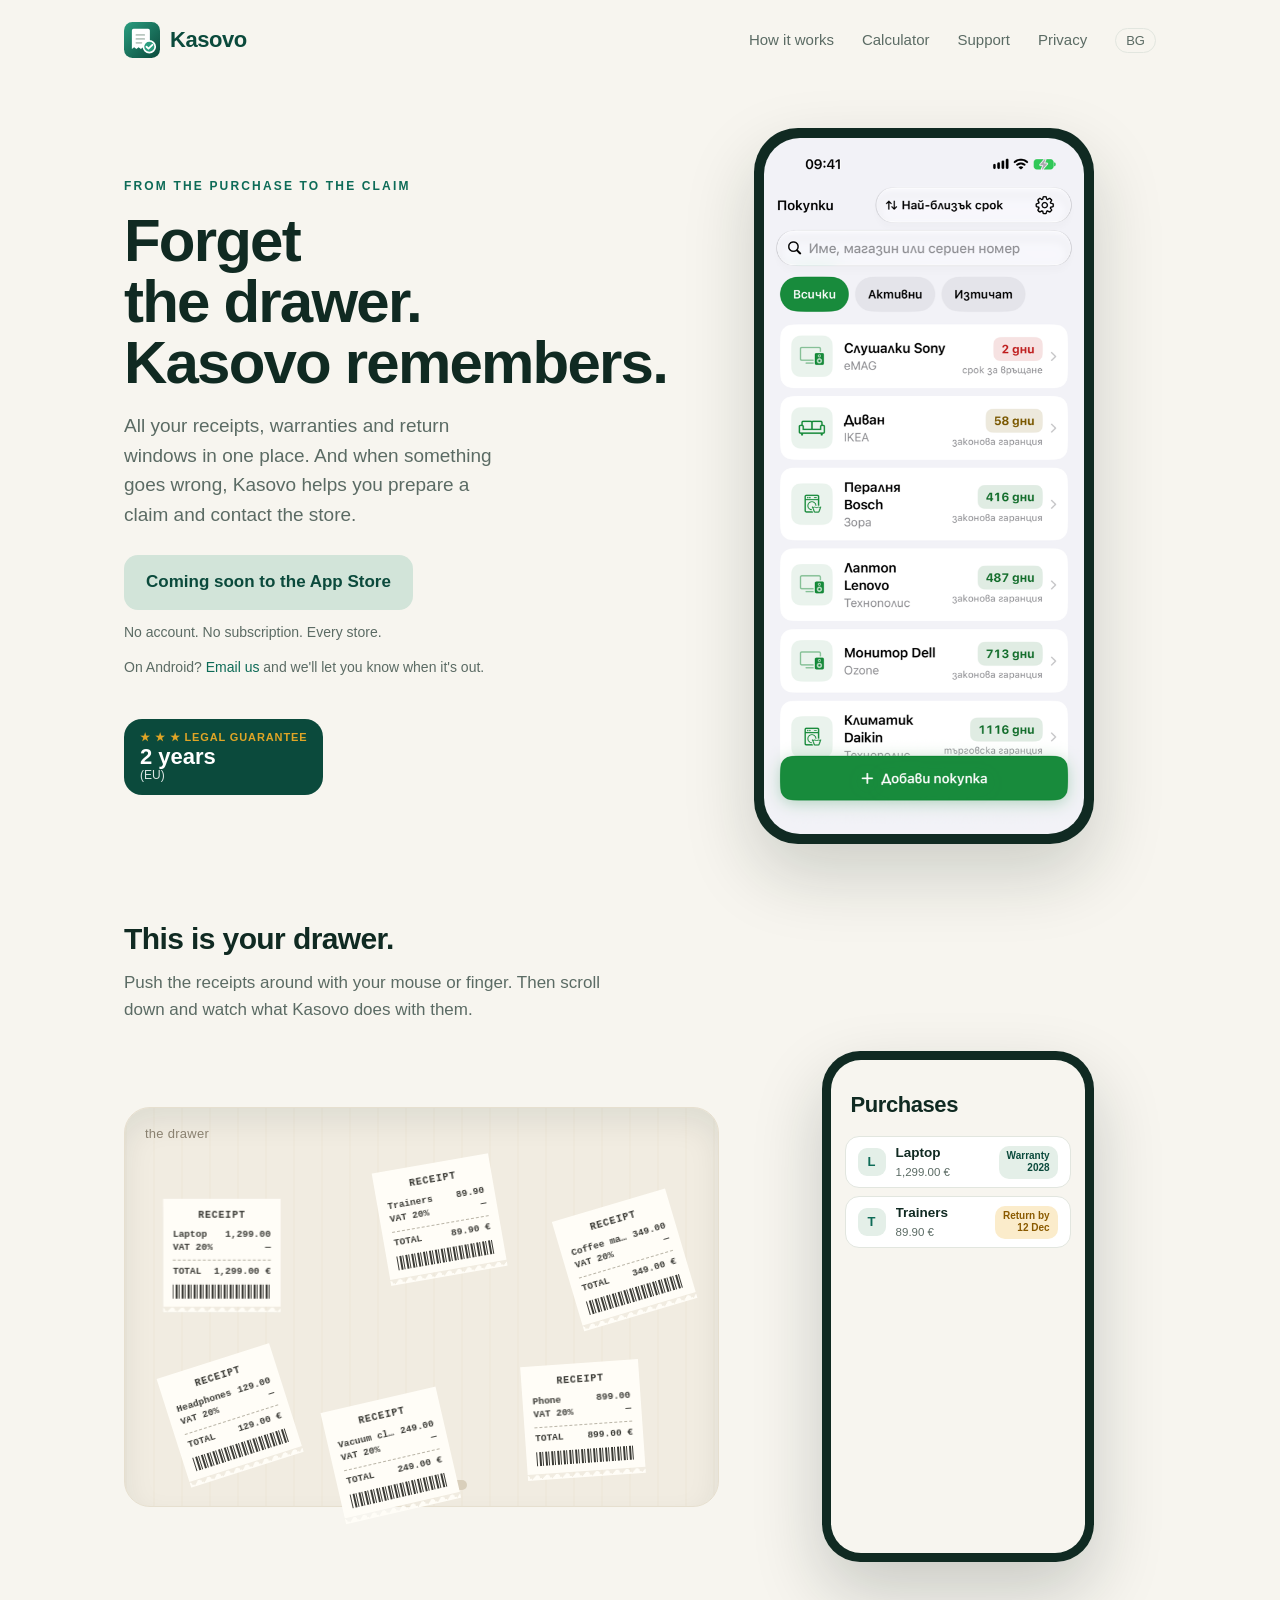
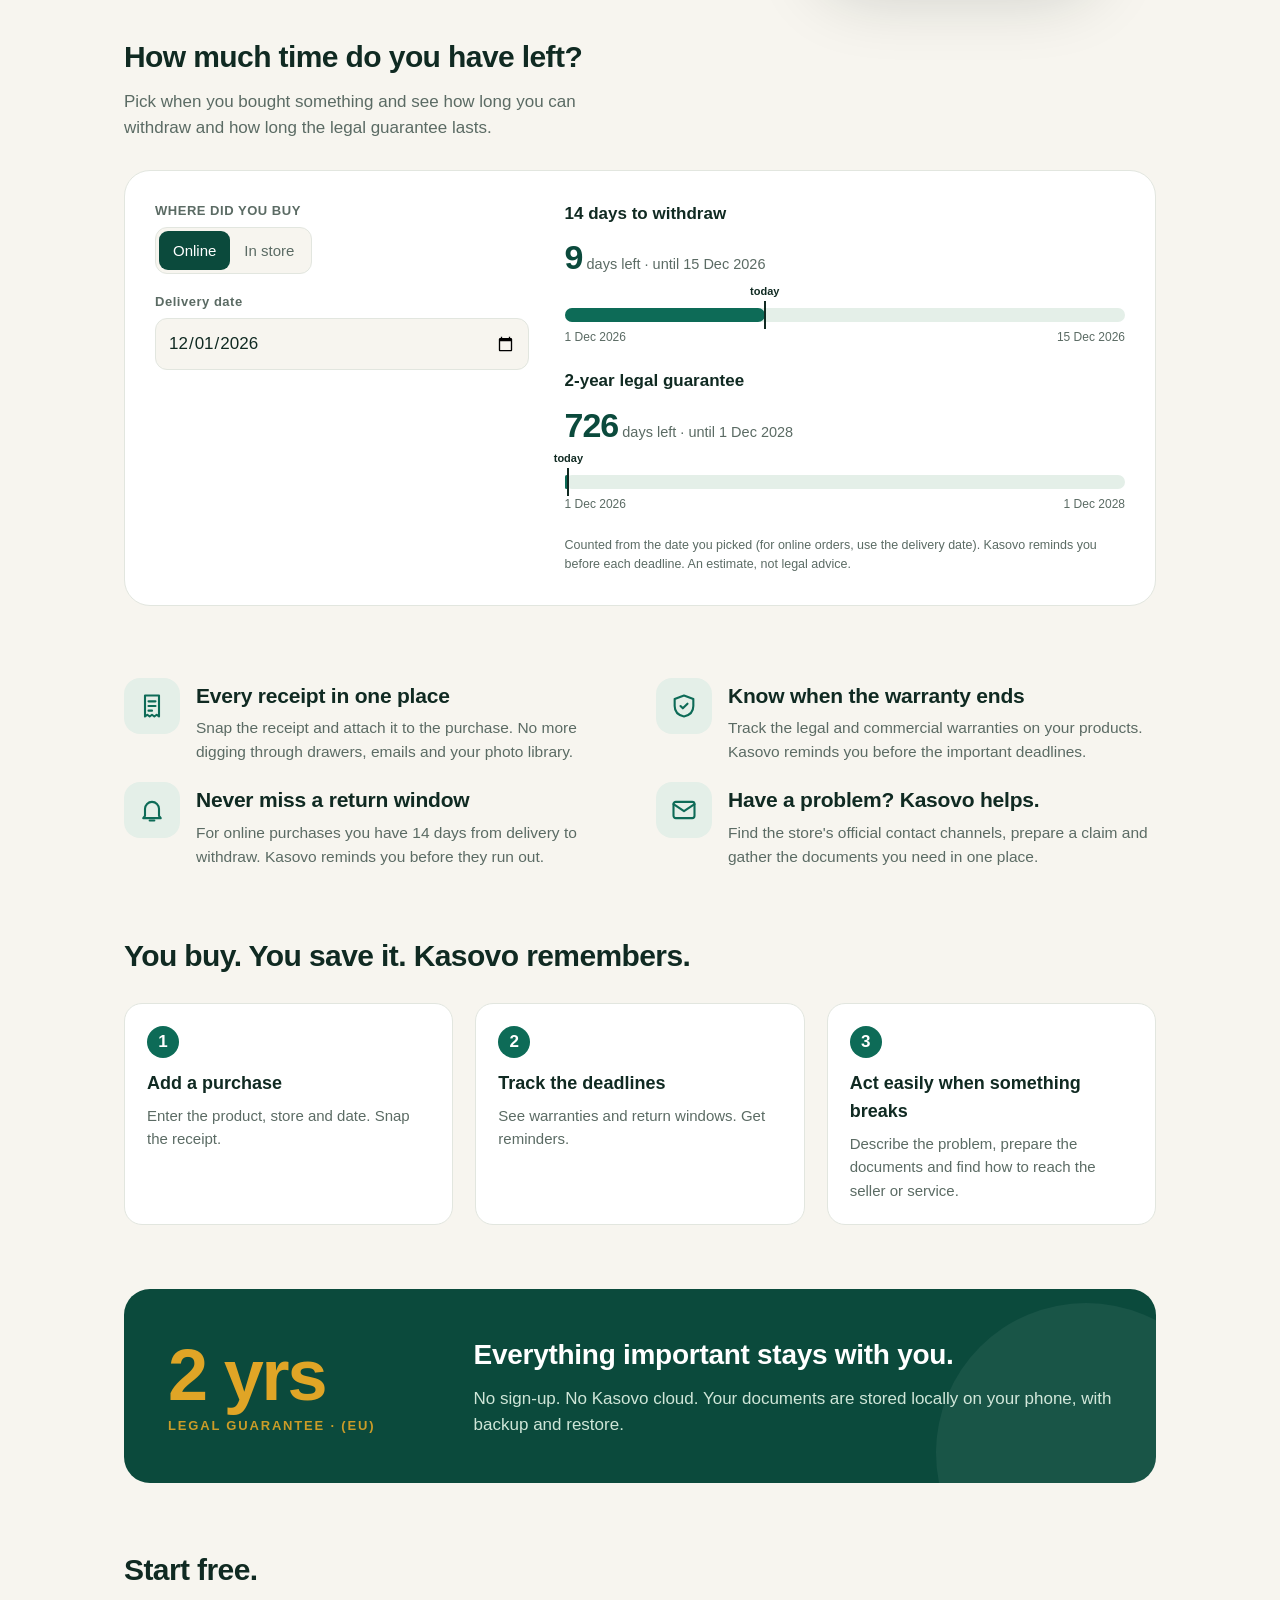
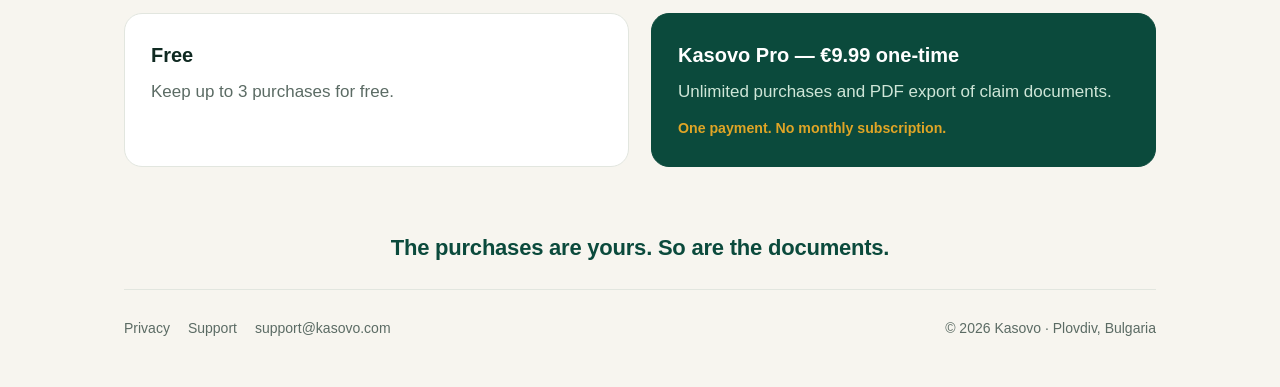
==== commit 3c44ee17: "Update index.html" ====
--- a/en/index.html
+++ b/en/index.html
@@ -61,12 +61,13 @@
   footer a{color:var(--muted);margin-right:18px}
   @media(max-width:860px){.hero,.law,.plans{grid-template-columns:1fr}.feats,.steps{grid-template-columns:1fr}nav a{margin-left:12px}.hero::before{display:none}}
 </style>
+<link rel="stylesheet" href="../fx.css">
 </head>
 <body>
 <div class="wrap">
   <header>
     <a class="logo" href="/en/"><svg viewBox="0 0 64 64" aria-hidden="true"><defs><linearGradient id="lg" x1="0" y1="0" x2="1" y2="1"><stop offset="0" stop-color="#2a9d7f"/><stop offset="1" stop-color="#0b4a3c"/></linearGradient></defs><rect width="64" height="64" rx="15" fill="url(#lg)"/><path d="M17 12h26a3 3 0 0 1 3 3v33l-4-3-4 3-4-3-4 3-4-3-4 3-4-3-4 3V15a3 3 0 0 1 3-3z" fill="#fff"/><path d="M22 23h14M22 30h14M22 37h9" stroke="#b9c7c0" stroke-width="3" stroke-linecap="round"/><circle cx="45" cy="44" r="10.5" fill="#2a9d7f" stroke="#fff" stroke-width="3"/><path d="M40 44l3.5 3.5 7-7" stroke="#fff" stroke-width="3.2" fill="none" stroke-linecap="round" stroke-linejoin="round"/></svg>Kasovo</a>
-    <nav><a href="#how">How it works</a><a href="support.html">Support</a><a href="privacy.html">Privacy</a><a class="lang" href="/">BG</a></nav>
+    <nav><a href="#how">How it works</a><a href="#calc">Calculator</a><a href="support.html">Support</a><a href="privacy.html">Privacy</a><a class="lang" href="/">BG</a></nav>
   </header>
 
   <section class="hero">
@@ -76,9 +77,31 @@
       <p class="sub">All your receipts, warranties and return windows in one place. And when something goes wrong, Kasovo helps you prepare a claim and contact the store.</p>
       <span class="cta soon">Coming soon to the App Store</span>
       <p class="note">No account. No subscription. Every store.</p>
+      <p class="note android">On Android? <a href="mailto:android@kasovo.com?subject=Kasovo%20for%20Android&amp;body=I%27d%20like%20Kasovo%20on%20Android.">Email us</a> and we'll let you know when it's out.</p>
       <div class="badge"><small>★ ★ ★ LEGAL GUARANTEE</small><b>2 years</b><i>(EU)</i></div>
     </div>
     <div class="shot"><img src="../home-bg.png" alt="The Purchases screen in Kasovo" width="538" height="1170" loading="eager"></div>
+  </section>
+
+  <section class="drawer" id="drawer">
+    <h2>This is your drawer.</h2>
+    <p class="lead">Push the receipts around with your mouse or finger. Then scroll down and watch what Kasovo does with them.</p>
+    <div class="drawer-stage">
+      <div class="pile"><span class="pile-hint">the drawer</span></div>
+      <div class="mini" aria-label="Kasovo organises your purchases"><div class="mini-in"><h4>Purchases</h4><div class="slots"></div><p class="mini-done">All sorted. Kasovo remembers the deadlines.</p></div></div>
+    </div>
+  </section>
+
+  <section class="calc" id="calc">
+    <h2>How much time do you have left?</h2>
+    <p class="lead">Pick when you bought something and see how long you can withdraw and how long the legal guarantee lasts.</p>
+    <div class="calc-box">
+      <div>
+        <div class="field"><label>WHERE DID YOU BUY</label><div class="seg" role="group"><button type="button" class="on" data-m="online" aria-pressed="true">Online</button><button type="button" data-m="store" aria-pressed="false">In store</button></div></div>
+        <div class="field"><label class="lbl-date" for="c-date">Delivery date</label><input type="date" id="c-date"></div>
+      </div>
+      <div class="c-out" aria-live="polite"></div>
+    </div>
   </section>
 
   <section class="feats" id="how"><div class="feat"><div class="ic"><svg viewBox="0 0 24 24"><path d="M6 3h12v18l-2-1.5L14 21l-2-1.5L10 21l-2-1.5L6 21z"/><path d="M9 8h6M9 12h6M9 16h3"/></svg></div><div><h3>Every receipt in one place</h3><p>Snap the receipt and attach it to the purchase. No more digging through drawers, emails and your photo library.</p></div></div><div class="feat"><div class="ic"><svg viewBox="0 0 24 24"><path d="M12 3l8 3v6c0 5-3.5 8-8 9-4.5-1-8-4-8-9V6z"/><path d="M9 12l2 2 4-4"/></svg></div><div><h3>Know when the warranty ends</h3><p>Track the legal and commercial warranties on your products. Kasovo reminds you before the important deadlines.</p></div></div><div class="feat"><div class="ic"><svg viewBox="0 0 24 24"><path d="M6 17V11a6 6 0 0 1 12 0v6l1.5 2h-15z"/><path d="M10 21h4"/></svg></div><div><h3>Never miss a return window</h3><p>For online purchases you have 14 days from delivery to withdraw. Kasovo reminds you before they run out.</p></div></div><div class="feat"><div class="ic"><svg viewBox="0 0 24 24"><rect x="3" y="5" width="18" height="14" rx="2"/><path d="M3 7l9 6 9-6"/></svg></div><div><h3>Have a problem? Kasovo helps.</h3><p>Find the store's official contact channels, prepare a claim and gather the documents you need in one place.</p></div></div></section>
@@ -103,5 +126,6 @@
     <div>© 2026 Kasovo · Plovdiv, Bulgaria</div>
   </footer>
 </div>
+<script src="../fx.js" defer></script>
 </body>
 </html>
--- a/fx.css
+++ b/fx.css
@@ -0,0 +1,62 @@
+/* Kasovo — interactive sections (drawer + deadline calculator) */
+.drawer{position:relative;padding:8px 0 72px}
+.drawer h2,.calc h2{font-size:30px;letter-spacing:-.02em;margin:0 0 8px}
+.drawer .lead,.calc .lead{color:var(--muted);margin:0 0 28px;max-width:52ch}
+.drawer-stage{position:relative;display:grid;grid-template-columns:1.2fr .8fr;gap:40px;align-items:center;min-height:440px}
+.pile{position:relative;height:400px;border-radius:26px;background:repeating-linear-gradient(90deg,#efe9dc 0 2px,transparent 2px 28px),#f1ece1;border:1px solid #e6dfcf;box-shadow:inset 0 14px 30px rgba(16,42,34,.08);overflow:visible;touch-action:pan-y}
+.pile::after{content:"";position:absolute;left:50%;bottom:16px;width:90px;height:10px;margin-left:-45px;border-radius:6px;background:#d9cfbb}
+.pile-hint{position:absolute;left:20px;top:16px;font-size:13px;color:#8a8170;letter-spacing:.02em;pointer-events:none}
+.rcpt{position:absolute;left:0;top:0;width:118px;padding:10px 10px 14px;background:#fffdf7;color:#3b3b36;font:600 9.5px/1.45 "SFMono-Regular",Menlo,Consolas,monospace;box-shadow:0 6px 16px rgba(16,42,34,.14);will-change:transform,opacity;user-select:none;pointer-events:none;
+  -webkit-mask:linear-gradient(#000 0 0) top/100% calc(100% - 6px) no-repeat,conic-gradient(from 135deg at top,#000 90deg,#0000 0) bottom/10px 6px repeat-x;
+          mask:linear-gradient(#000 0 0) top/100% calc(100% - 6px) no-repeat,conic-gradient(from 135deg at top,#000 90deg,#0000 0) bottom/10px 6px repeat-x}
+.rcpt b{display:block;text-align:center;font-size:10px;letter-spacing:.08em;margin-bottom:4px}
+.rcpt .ln{display:flex;justify-content:space-between;gap:6px}
+.rcpt .ln span:first-child{overflow:hidden;white-space:nowrap;text-overflow:ellipsis}
+.rcpt .tot{border-top:1px dashed #b9b4a6;margin-top:5px;padding-top:4px}
+.rcpt .bc{height:14px;margin-top:6px;background:repeating-linear-gradient(90deg,#3b3b36 0 1px,transparent 1px 3px,#3b3b36 3px 5px,transparent 5px 6px)}
+.mini{justify-self:center;width:272px;border-radius:38px;padding:9px;background:#102a22;box-shadow:0 30px 70px rgba(15,31,23,.2)}
+.mini-in{border-radius:30px;background:#f7f5ef;min-height:420px;padding:22px 14px 16px}
+.mini-in h4{margin:6px 6px 14px;font-size:22px;letter-spacing:-.02em}
+.slot{height:52px;margin-bottom:8px;border-radius:14px}
+.card{background:#fff;border:1px solid var(--line);display:flex;align-items:center;gap:10px;padding:0 12px;opacity:0;transform:translateY(6px) scale(.97);transition:opacity .35s ease,transform .35s ease}
+.card.on{opacity:1;transform:none}
+.card i{flex:0 0 28px;height:28px;border-radius:9px;background:var(--mint);display:grid;place-items:center;font-style:normal;color:var(--green);font-weight:800;font-size:13px}
+.card div{min-width:0;flex:1}
+.card strong{display:block;font-size:13.5px;white-space:nowrap;overflow:hidden;text-overflow:ellipsis}
+.card span{display:block;font-size:11.5px;color:var(--muted);white-space:nowrap}
+.card em{font-style:normal;font-size:10px;line-height:1.25;text-align:right;font-weight:700;padding:4px 8px;border-radius:10px;background:var(--mint);color:var(--green-d);white-space:nowrap}
+.card em.warn{background:#fbeccb;color:#8a5a00}
+.mini-done{margin:12px 6px 0;font-size:12px;color:var(--green);font-weight:700;opacity:0;transition:opacity .4s}
+.mini-done.on{opacity:1}
+
+/* calculator */
+.calc{padding:0 0 72px}
+.calc-box{background:#fff;border:1px solid var(--line);border-radius:26px;padding:30px;display:grid;grid-template-columns:.8fr 1.2fr;gap:36px}
+.calc label{display:block;font-size:13px;font-weight:700;color:var(--muted);letter-spacing:.04em;margin:0 0 6px}
+.calc input[type=date]{width:100%;font:inherit;padding:11px 12px;border:1px solid var(--line);border-radius:12px;background:var(--bg);color:var(--ink)}
+.field{margin-bottom:18px}
+.seg{display:inline-flex;background:var(--bg);border:1px solid var(--line);border-radius:12px;padding:3px}
+.seg button{font:inherit;font-size:15px;border:0;background:transparent;padding:8px 14px;border-radius:9px;color:var(--muted);cursor:pointer}
+.seg button.on{background:var(--green-d);color:#fff}
+.tl{margin-bottom:22px}
+.tl h3{margin:0 0 4px;font-size:17px}
+.tl p{margin:0 0 24px;color:var(--muted);font-size:14.5px}
+.bar{position:relative;height:14px;border-radius:999px;background:var(--mint)}
+.bar .fill{position:absolute;left:0;top:0;bottom:0;border-radius:999px;background:var(--green);width:0;transition:width .9s cubic-bezier(.2,.8,.2,1)}
+.bar.over .fill{background:#b9c6bf}
+.bar .now{position:absolute;top:-7px;width:2px;height:28px;background:var(--ink);transform:translateX(-1px);transition:left .9s cubic-bezier(.2,.8,.2,1)}
+.bar .now::after{content:attr(data-l);position:absolute;top:-18px;left:50%;transform:translateX(-50%);font-size:11px;font-weight:700;white-space:nowrap}
+.bar .rem{position:absolute;top:50%;width:10px;height:10px;margin:-5px 0 0 -5px;border-radius:50%;background:var(--amber);box-shadow:0 0 0 3px #fff}
+.ends{display:flex;justify-content:space-between;font-size:12px;color:var(--muted);margin-top:6px}
+.big-n{font-size:34px;font-weight:900;letter-spacing:-.03em;color:var(--green-d)}
+.calc .fine{font-size:12.5px;color:var(--muted);margin:6px 0 0}
+.calc .store-note{background:#fbf6ea;border-radius:12px;padding:12px 14px;font-size:14px;color:#6b5420}
+
+@media(max-width:860px){
+  .drawer-stage{grid-template-columns:1fr;gap:24px}
+  .pile{height:300px}
+  .calc-box{grid-template-columns:1fr;padding:22px}
+}
+@media(prefers-reduced-motion:reduce){
+  .card,.mini-done,.bar .fill,.bar .now{transition:none}
+}
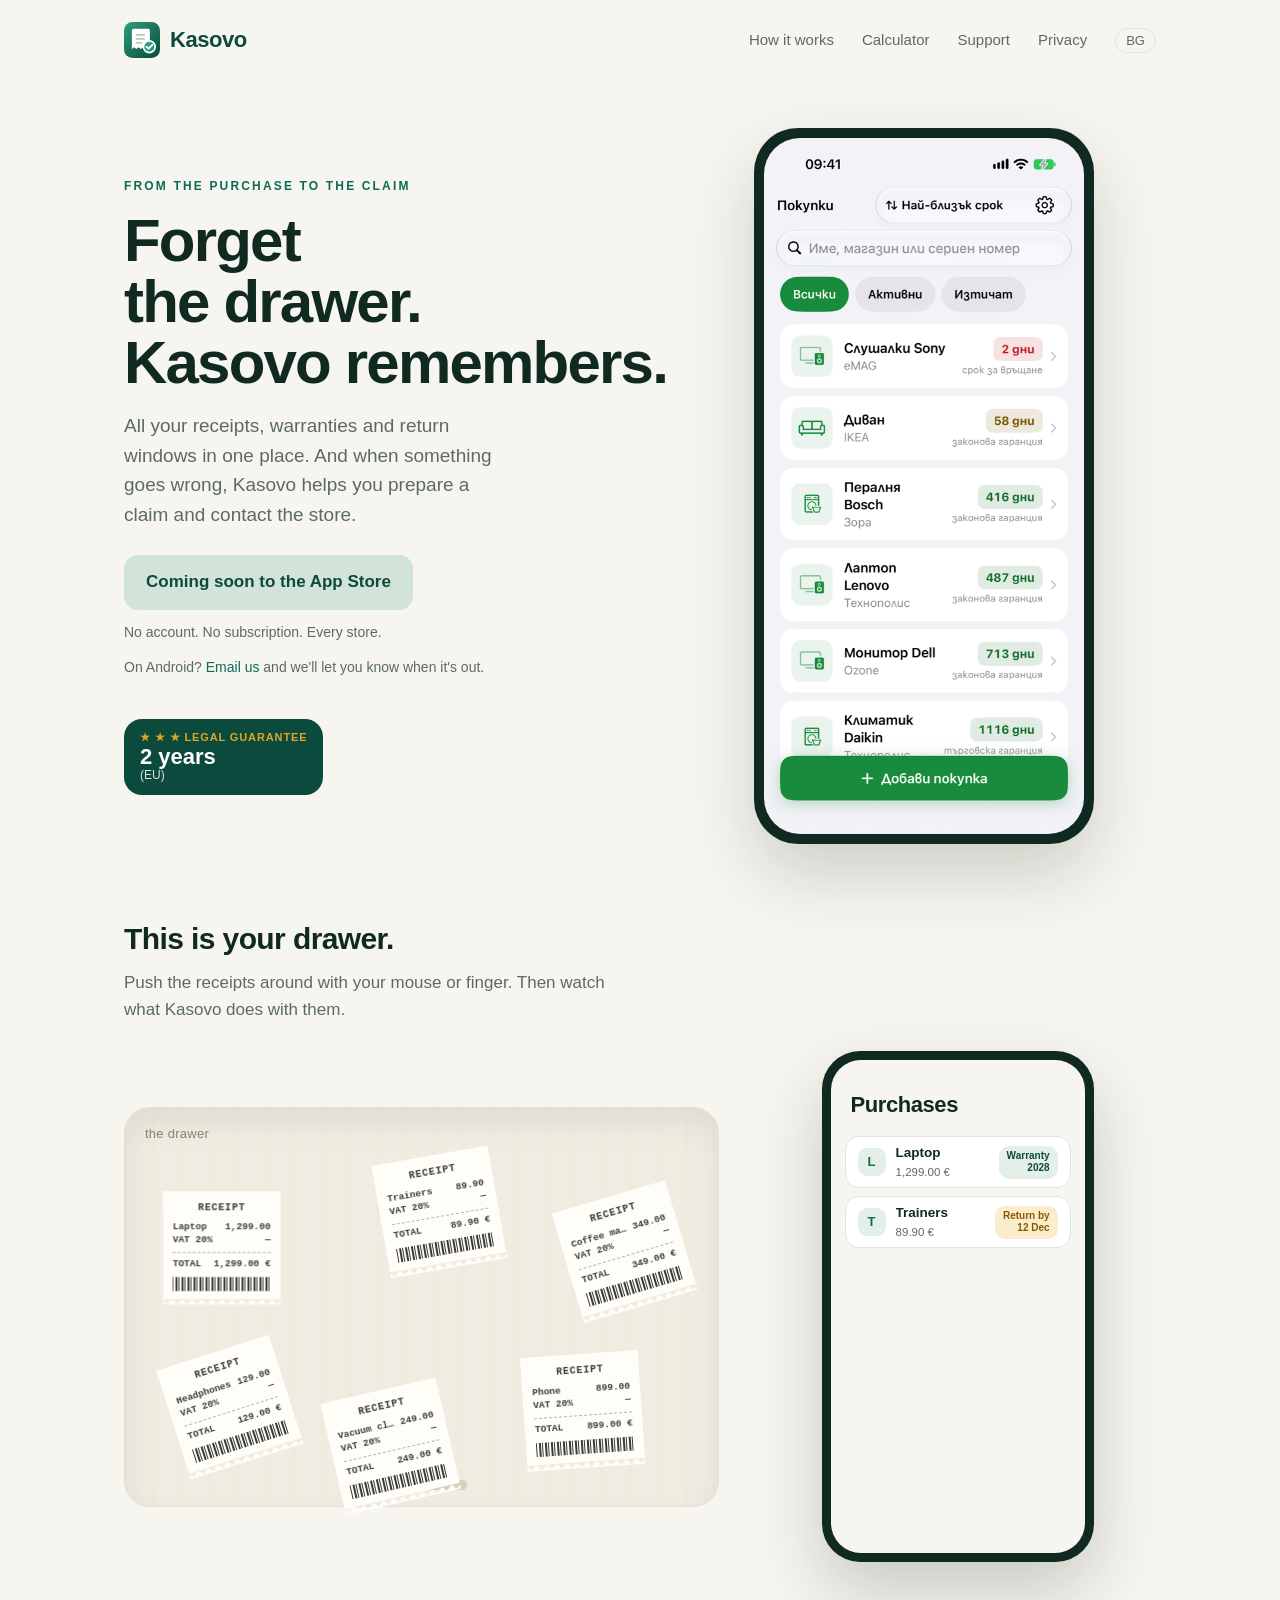
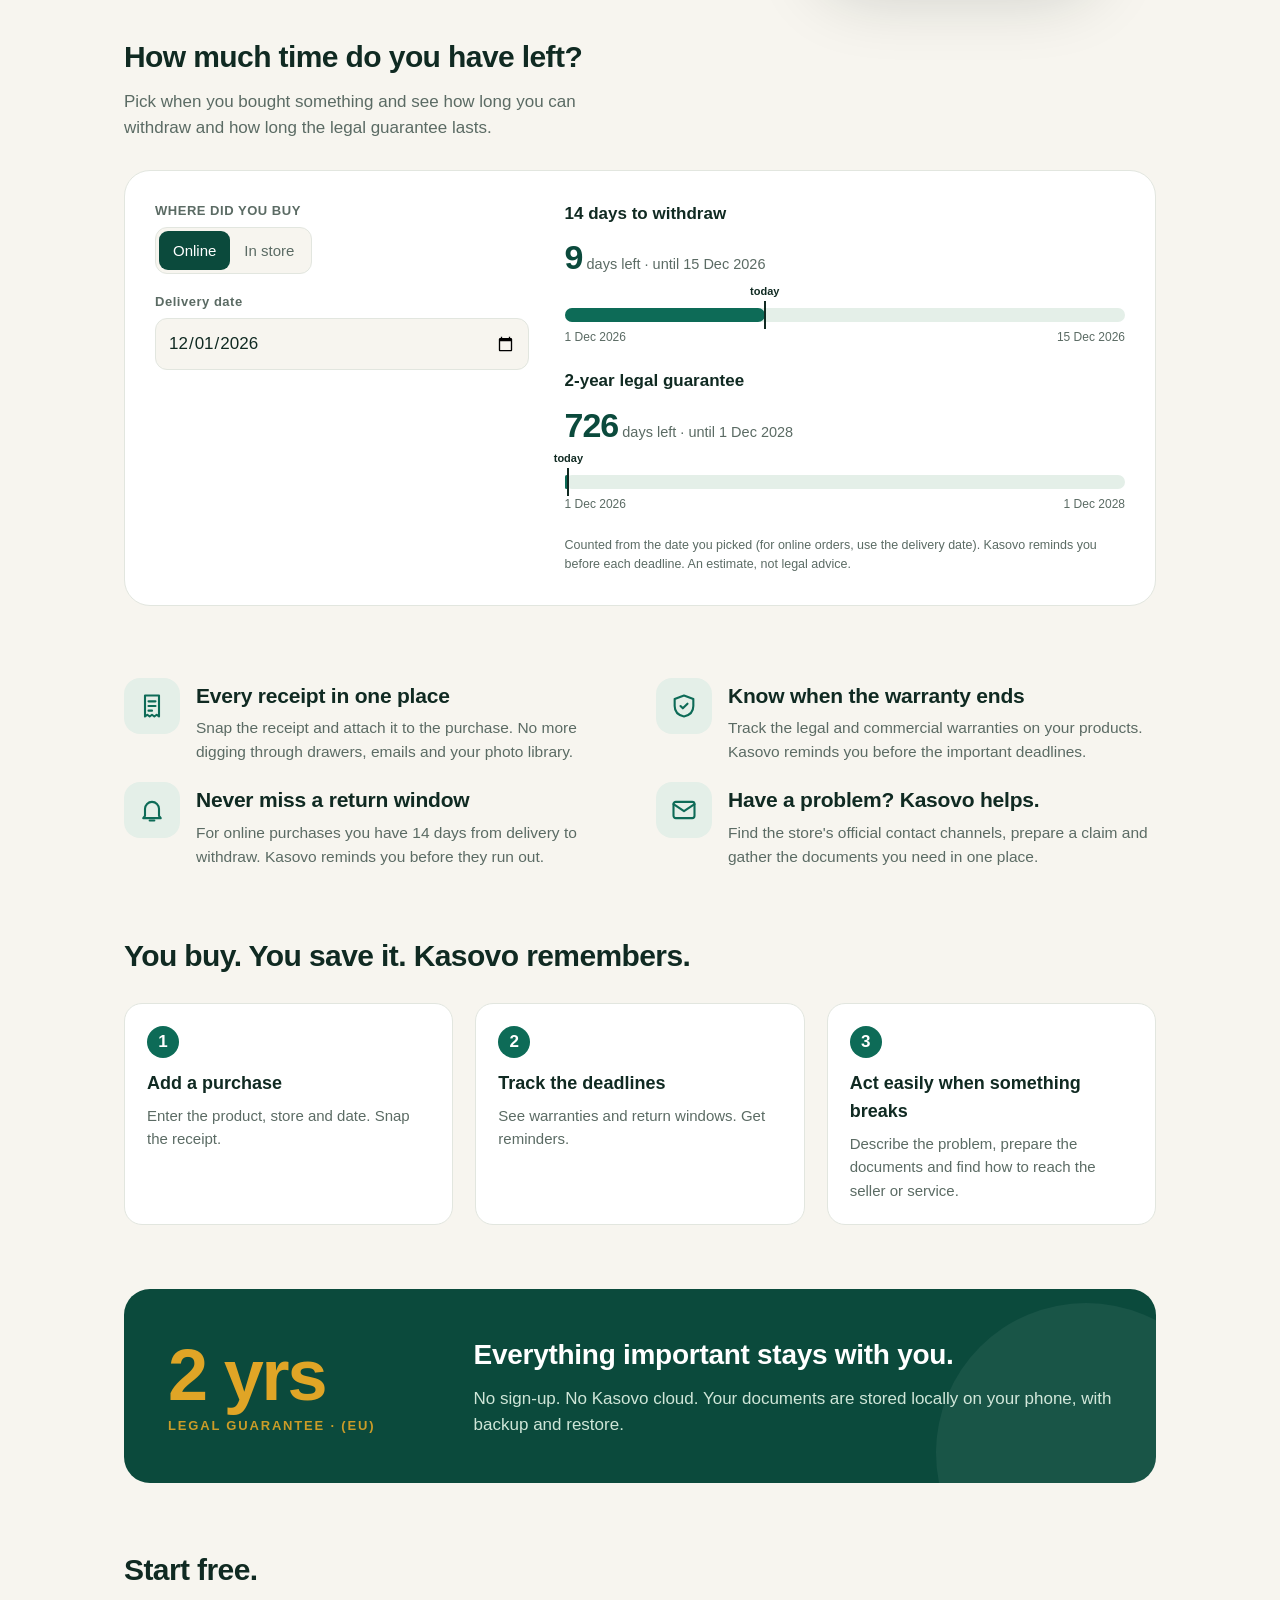
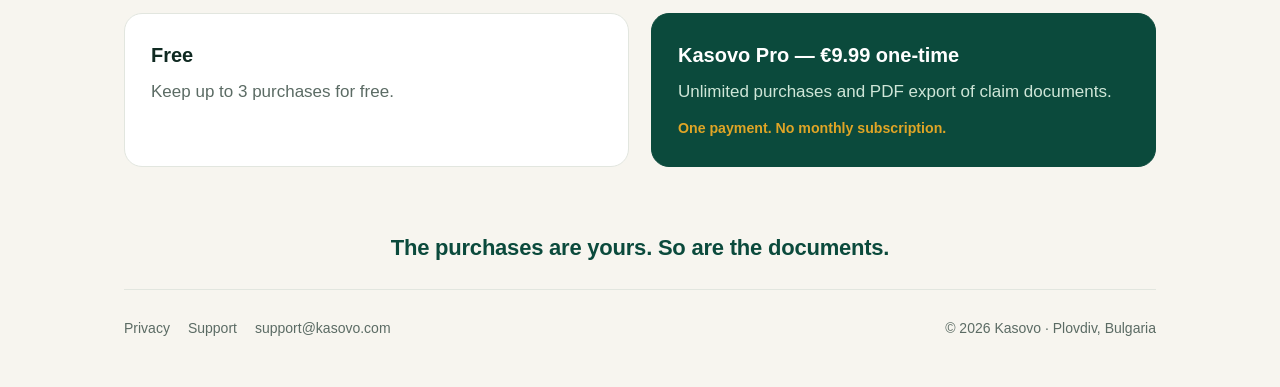
==== commit 0d731d88: "Update index.html" ====
--- a/en/index.html
+++ b/en/index.html
@@ -85,10 +85,10 @@
 
   <section class="drawer" id="drawer">
     <h2>This is your drawer.</h2>
-    <p class="lead">Push the receipts around with your mouse or finger. Then scroll down and watch what Kasovo does with them.</p>
+    <p class="lead">Push the receipts around with your mouse or finger. Then watch what Kasovo does with them.</p>
     <div class="drawer-stage">
       <div class="pile"><span class="pile-hint">the drawer</span></div>
-      <div class="mini" aria-label="Kasovo organises your purchases"><div class="mini-in"><h4>Purchases</h4><div class="slots"></div><p class="mini-done">All sorted. Kasovo remembers the deadlines.</p></div></div>
+      <div class="mini" aria-label="Kasovo organises your purchases"><div class="mini-in"><h4>Purchases</h4><div class="slots"></div><p class="mini-done">All sorted. Kasovo remembers the deadlines.</p><button type="button" class="replay">Play again</button></div></div>
     </div>
   </section>
 
--- a/fx.css
+++ b/fx.css
@@ -28,6 +28,7 @@
 .card em.warn{background:#fbeccb;color:#8a5a00}
 .mini-done{margin:12px 6px 0;font-size:12px;color:var(--green);font-weight:700;opacity:0;transition:opacity .4s}
 .mini-done.on{opacity:1}
+.replay{display:none;margin:10px 6px 0;font:inherit;font-size:13px;font-weight:700;color:var(--green-d);background:var(--mint);border:0;border-radius:999px;padding:7px 14px;cursor:pointer}
 
 /* calculator */
 .calc{padding:0 0 72px}
@@ -53,8 +54,19 @@
 .calc .store-note{background:#fbf6ea;border-radius:12px;padding:12px 14px;font-size:14px;color:#6b5420}
 
 @media(max-width:860px){
-  .drawer-stage{grid-template-columns:1fr;gap:24px}
-  .pile{height:300px}
+  .hero .shot{display:none}
+  .hero{padding:20px 0 28px;gap:0}
+  .drawer{padding:0 0 56px}
+  .drawer h2{font-size:25px}
+  .drawer .lead{margin-bottom:18px;font-size:15.5px}
+  .drawer-stage{grid-template-columns:1fr;gap:20px;min-height:0}
+  .pile{height:250px}
+  .mini{width:100%;max-width:300px}
+  .mini-in{min-height:0}
+  .replay.on{display:inline-block}
+  nav{padding-left:8px}
+  nav a{margin-left:10px;font-size:13.5px;white-space:nowrap}
+  nav a[href$="privacy.html"],nav a[href="#how"]{display:none}
   .calc-box{grid-template-columns:1fr;padding:22px}
 }
 @media(prefers-reduced-motion:reduce){
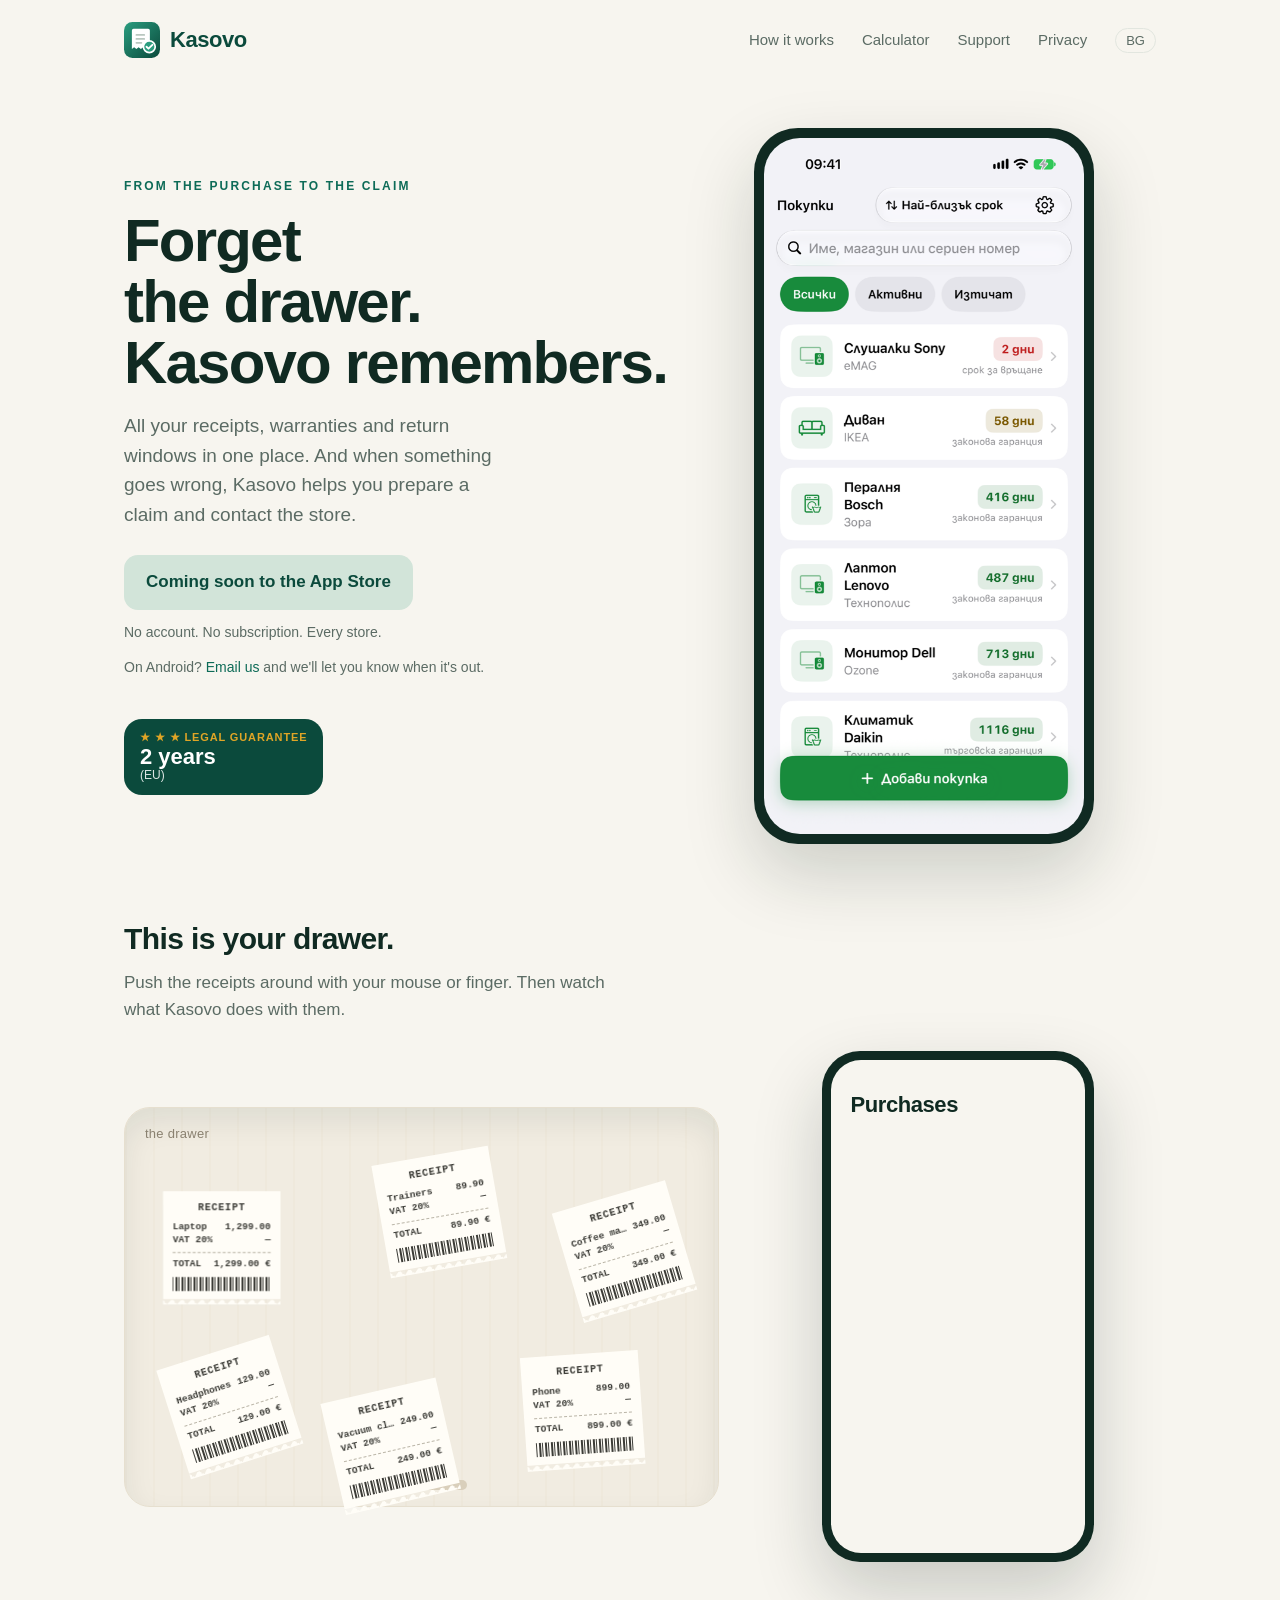
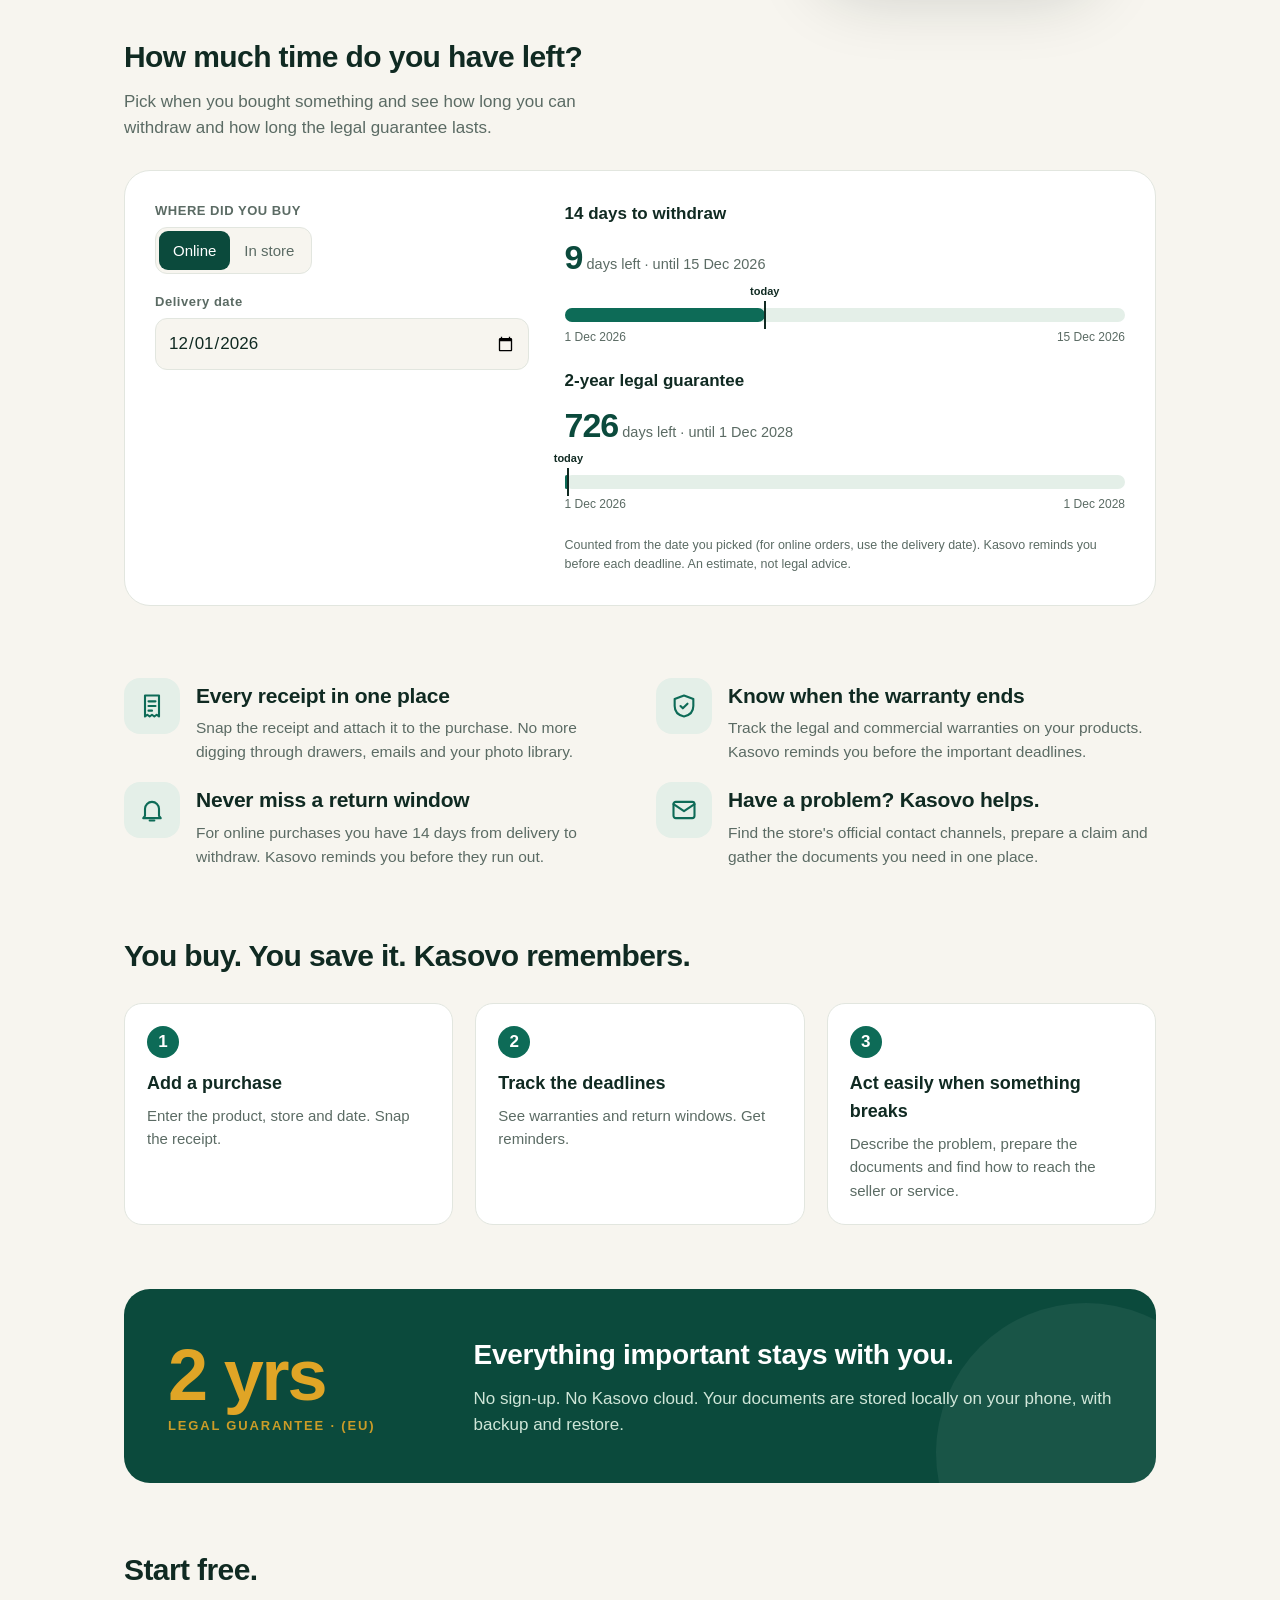
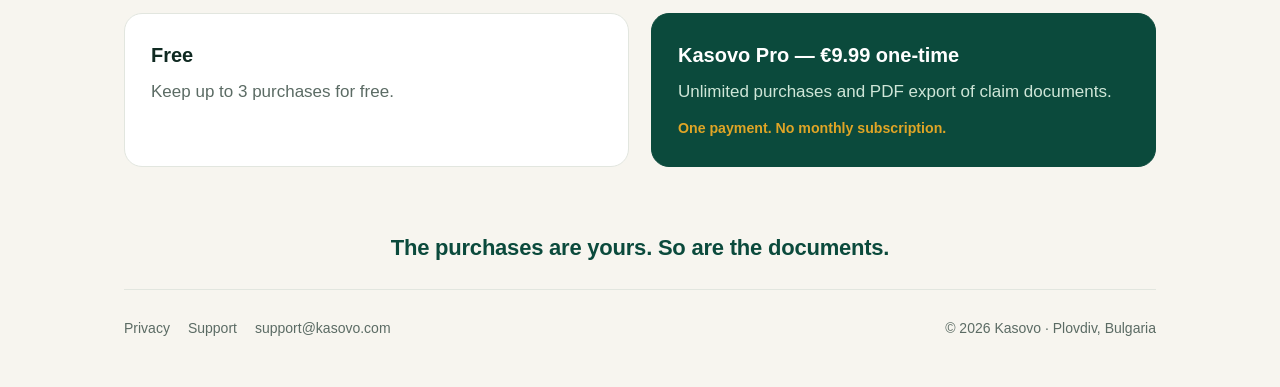
==== commit 4b45ab85: "Update index.html" ====
--- a/en/index.html
+++ b/en/index.html
@@ -61,7 +61,7 @@
   footer a{color:var(--muted);margin-right:18px}
   @media(max-width:860px){.hero,.law,.plans{grid-template-columns:1fr}.feats,.steps{grid-template-columns:1fr}nav a{margin-left:12px}.hero::before{display:none}}
 </style>
-<link rel="stylesheet" href="../fx.css">
+<link rel="stylesheet" href="../fx.css?v=3">
 </head>
 <body>
 <div class="wrap">
@@ -126,6 +126,6 @@
     <div>© 2026 Kasovo · Plovdiv, Bulgaria</div>
   </footer>
 </div>
-<script src="../fx.js" defer></script>
+<script src="../fx.js?v=3" defer></script>
 </body>
 </html>
